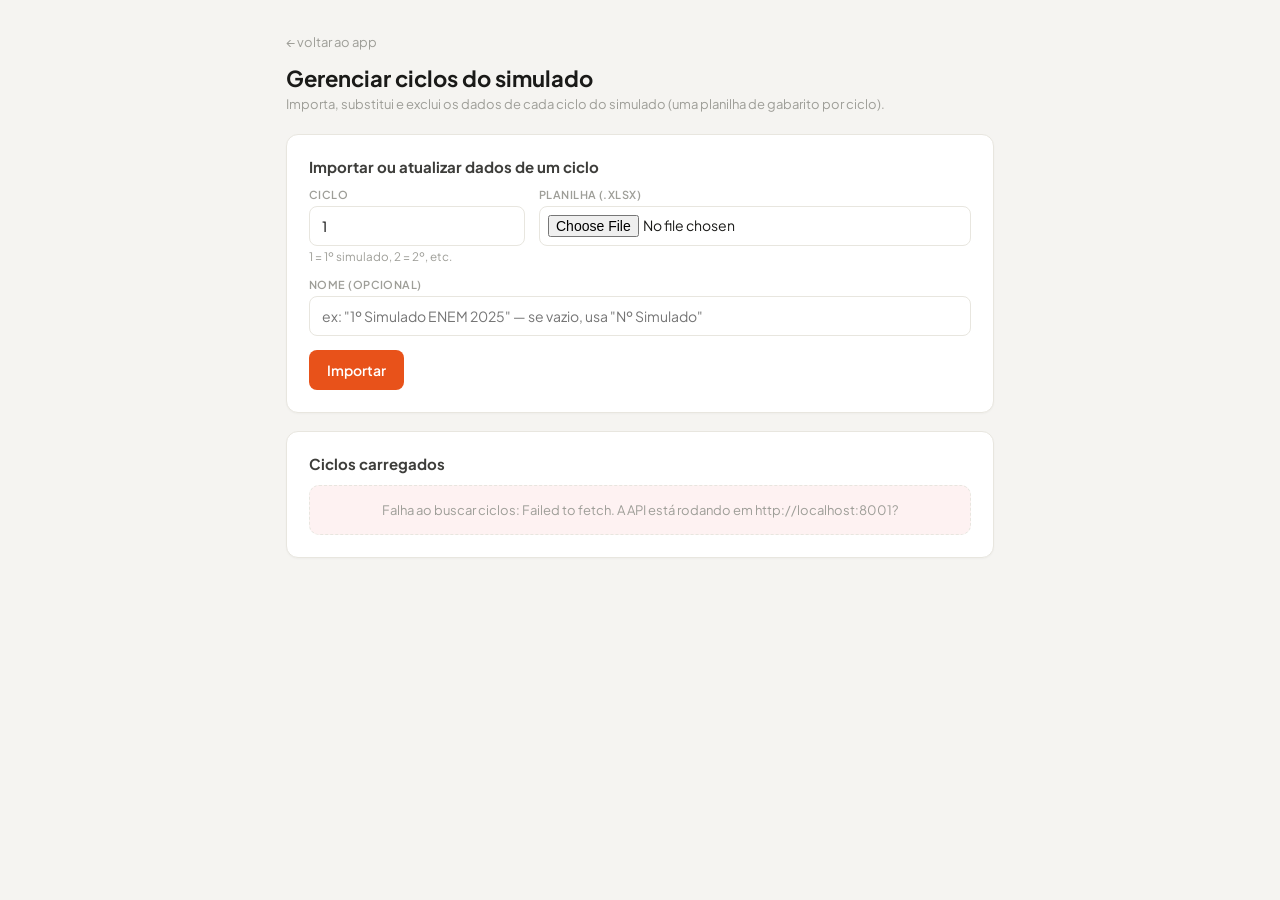
==== importar.html @ 86c500c4 "fix/backend-fase1" ====
<!doctype html>
<html lang="pt-BR">
<head>
<meta charset="utf-8"/>
<meta name="viewport" content="width=device-width,initial-scale=1"/>
<title>Importar gabarito — Arco</title>
<link href="https://fonts.googleapis.com/css2?family=Plus+Jakarta+Sans:wght@400;500;600;700&display=swap" rel="stylesheet"/>
<link rel="stylesheet" href="assets/css/tokens.css"/>
<link rel="stylesheet" href="assets/css/main.css"/>
<style>
  body { font-family:'Plus Jakarta Sans',system-ui,sans-serif; background:var(--bg, #f7f7f8); margin:0; padding:32px; color:var(--t1, #1a1a1a); }
  .wrap { max-width: 780px; margin: 0 auto; }
  h1 { font-size: 22px; font-weight: 700; margin: 0 0 4px; }
  h2 { font-size: 15px; font-weight: 700; margin: 0 0 12px; color: var(--t2, #2b2b35); }
  .sub { color: var(--t4, #6b6b78); font-size: 13px; margin-bottom: 22px; }
  .card { background:#fff; border:1px solid var(--border, #e6e6ee); border-radius:12px; padding:22px; box-shadow:0 1px 2px rgba(0,0,0,.03); margin-bottom: 18px; }
  .row { display: grid; gap: 14px; margin-bottom: 14px; }
  .row.two { grid-template-columns: 1fr 2fr; }
  label { display:block; font-size:11px; font-weight:600; text-transform:uppercase; letter-spacing:.04em; color:var(--t4,#6b6b78); margin-bottom:5px; }
  input[type=text], input[type=number], input[type=file] { width:100%; padding:10px 12px; border:1px solid var(--border,#dcdce6); border-radius:8px; font:inherit; background:#fff; box-sizing: border-box; }
  input[type=file] { padding:8px; }
  button { background:#E8521A; color:#fff; border:0; padding:11px 18px; border-radius:8px; font:600 14px 'Plus Jakarta Sans'; cursor:pointer; }
  button.secondary { background:#fff; color:#2b2b35; border:1px solid #dcdce6; }
  button.danger    { background:#fff; color:#991b1b; border:1px solid #fecaca; }
  button:disabled  { opacity:.55; cursor:not-allowed; }
  .out { margin-top: 14px; padding: 12px 14px; border-radius: 10px; font-size: 13px; line-height:1.5; white-space: pre-wrap; }
  .ok  { background:#ecfdf5; border:1px solid #a7f3d0; color:#065f46; }
  .err { background:#fef2f2; border:1px solid #fecaca; color:#991b1b; }
  .info{ background:#eff6ff; border:1px solid #bfdbfe; color:#1e40af; }
  small { color:var(--t4,#6b6b78); }
  .back { display:inline-block; margin-bottom:14px; font-size:13px; color:var(--t4); text-decoration:none; }
  .back:hover { color: #E8521A; }
  .ciclo-row { display: grid; grid-template-columns: 64px 1fr auto; gap: 14px; align-items: center; padding: 10px 12px; border:1px solid var(--border,#e6e6ee); border-radius:10px; margin-bottom: 8px; background:#fafafb; }
  .ciclo-num { font-size: 22px; font-weight: 700; color: #E8521A; text-align: center; }
  .ciclo-meta { font-size:12px; color: var(--t4,#6b6b78); }
  .ciclo-meta strong { color: var(--t2,#2b2b35); font-weight:600; }
  .ciclo-actions { display:flex; gap: 8px; }
  .ciclo-actions button { padding: 7px 12px; font-size: 12px; font-weight: 600; }
  .empty { color: var(--t4,#6b6b78); font-size: 13px; text-align: center; padding: 16px; border: 1px dashed var(--border,#e6e6ee); border-radius: 10px; }
</style>
</head>
<body>
<div class="wrap">
  <a class="back" href="index.html">← voltar ao app</a>
  <h1>Gerenciar ciclos do simulado</h1>
  <div class="sub">Importa, substitui e exclui os dados de cada ciclo do simulado (uma planilha de gabarito por ciclo).</div>

  <!-- Importar / atualizar -->
  <div class="card">
    <h2>Importar ou atualizar dados de um ciclo</h2>
    <form id="form-import">
      <div class="row two">
        <div>
          <label for="f-ciclo">Ciclo</label>
          <input id="f-ciclo" name="ciclo" type="number" min="1" max="99" value="1" required/>
          <small>1 = 1º simulado, 2 = 2º, etc.</small>
        </div>
        <div>
          <label for="f-arquivo">Planilha (.xlsx)</label>
          <input id="f-arquivo" name="arquivo" type="file" accept=".xlsx" required/>
        </div>
      </div>
      <div class="row">
        <div>
          <label for="f-nome">Nome (opcional)</label>
          <input id="f-nome" name="nome" type="text" placeholder='ex: "1º Simulado ENEM 2025" — se vazio, usa "Nº Simulado"'/>
        </div>
      </div>
      <button id="btn-go" type="submit">Importar</button>
      <small id="warn-replace" style="margin-left:12px; color:#92400e; display:none">⚠️ esse ciclo já tem dados — vai substituí-los.</small>
    </form>
    <div id="out" class="out info" style="display:none"></div>
  </div>

  <!-- Lista de ciclos -->
  <div class="card">
    <h2>Ciclos carregados</h2>
    <div id="lista">
      <div class="empty">Carregando…</div>
    </div>
  </div>
</div>

<script src="assets/js/config.js"></script>
<script>
(function () {
  const BASE = (window.ARCO && window.ARCO.API_BASE || '').replace(/\/$/, '');
  const form = document.getElementById('form-import');
  const btn  = document.getElementById('btn-go');
  const out  = document.getElementById('out');
  const lista= document.getElementById('lista');
  const cicloIn = document.getElementById('f-ciclo');
  const warn = document.getElementById('warn-replace');

  let ciclosExistentes = []; // [{chave, nome, ordem, n_questoes, criado_em, ...}]

  function show(kind, text) {
    out.style.display = 'block';
    out.className = 'out ' + kind;
    out.textContent = text;
  }
  function fmtData(iso) {
    if (!iso) return '—';
    try { return new Date(iso).toLocaleString('pt-BR', {dateStyle:'short', timeStyle:'short'}); }
    catch { return iso; }
  }
  function checaSubstituicao() {
    const ciclo = parseInt(cicloIn.value, 10);
    const existe = ciclosExistentes.some(c => c.ordem === ciclo);
    warn.style.display = existe ? '' : 'none';
  }
  cicloIn.addEventListener('input', checaSubstituicao);

  async function carregarLista() {
    lista.innerHTML = '<div class="empty">Carregando…</div>';
    try {
      const res = await fetch(`${BASE}/api/simulados`);
      if (!res.ok) throw new Error(`HTTP ${res.status}`);
      ciclosExistentes = await res.json();
    } catch (err) {
      lista.innerHTML = `<div class="empty err">Falha ao buscar ciclos: ${err.message}. A API está rodando em ${BASE}?</div>`;
      return;
    }
    if (!ciclosExistentes.length) {
      lista.innerHTML = '<div class="empty">Nenhum ciclo carregado ainda.</div>';
      checaSubstituicao();
      return;
    }
    lista.innerHTML = ciclosExistentes.map(c => `
      <div class="ciclo-row" data-ordem="${c.ordem}" data-chave="${c.chave}">
        <div class="ciclo-num">${c.ordem}º</div>
        <div>
          <div><strong>${c.nome}</strong></div>
          <div class="ciclo-meta">
            ${c.n_questoes} questões · ${c.referencia || '—'} · criado em ${fmtData(c.criado_em)}
          </div>
        </div>
        <div class="ciclo-actions">
          <button type="button" class="secondary" data-act="substituir">Substituir dados</button>
          <button type="button" class="danger"    data-act="excluir">Excluir</button>
        </div>
      </div>`).join('');
    checaSubstituicao();
  }

  lista.addEventListener('click', async (ev) => {
    const btnEl = ev.target.closest('button[data-act]');
    if (!btnEl) return;
    const row = btnEl.closest('.ciclo-row');
    const ordem = parseInt(row.dataset.ordem, 10);
    const chave = row.dataset.chave;
    const act = btnEl.dataset.act;
    if (act === 'substituir') {
      cicloIn.value = ordem;
      checaSubstituicao();
      window.scrollTo({top: 0, behavior:'smooth'});
      cicloIn.focus();
    } else if (act === 'excluir') {
      const nome = ciclosExistentes.find(c => c.chave === chave)?.nome || chave;
      if (!confirm(`Excluir o ciclo "${nome}" e TODOS os seus dados?\n\nEssa ação não pode ser desfeita.`)) return;
      btnEl.disabled = true;
      try {
        const res = await fetch(`${BASE}/api/simulados/${encodeURIComponent(chave)}`, { method: 'DELETE' });
        if (!res.ok && res.status !== 204) {
          const j = await res.json().catch(() => ({}));
          throw new Error(j.detail || `HTTP ${res.status}`);
        }
        show('ok', `Ciclo "${nome}" excluído.`);
        await carregarLista();
      } catch (err) {
        show('err', `Falha ao excluir: ${err.message}`);
      } finally {
        btnEl.disabled = false;
      }
    }
  });

  form.addEventListener('submit', async (ev) => {
    ev.preventDefault();
    btn.disabled = true; show('info', 'Enviando…');
    const fd = new FormData(form);
    try {
      const res = await fetch(`${BASE}/api/importacoes`, { method: 'POST', body: fd });
      const json = await res.json().catch(() => ({}));
      if (!res.ok) {
        show('err', `Erro ${res.status}: ${json.detail || res.statusText}`);
      } else {
        const msg = `✓ ${json.linhas} questões importadas em ${json.simulado.nome} (ciclo ${json.simulado.ordem}).\n`
                  + (json.erros && json.erros.length ? `Avisos:\n  - ${json.erros.join('\n  - ')}` : 'Sem avisos.');
        show('ok', msg);
        await carregarLista();
      }
    } catch (err) {
      show('err', `Falha na chamada: ${err.message}\n\nA API Python está rodando em ${BASE}?`);
    } finally {
      btn.disabled = false;
    }
  });

  carregarLista();
})();
</script>
</body>
</html>
---- assets/css/tokens.css ----
/* ═══════════════════════════════════════════════════════════
   ARCO EDUCAÇÃO — Design Tokens
   Preservar estes valores em todas as versões do produto.
═══════════════════════════════════════════════════════════ */
:root {
  /* Cores base */
  --navy:       #0F1F3D;
  --navy2:      #162744;
  --navy3:      #1e305a;
  --orange:     #E8521A;
  --orange2:    #F06330;
  --orange-lt:  #FEF0EB;

  /* Superfícies */
  --bg:         #F5F4F1;
  --surface:    #FFFFFF;
  --surface2:   #FAFAF8;

  /* Bordas */
  --border:     #E8E6DF;
  --border2:    #D8D5CC;

  /* Texto */
  --t1:         #1A1A18;
  --t2:         #3D3D3A;
  --t3:         #6B6B66;
  --t4:         #9E9E98;

  /* Semânticas */
  --green:      #15803D;
  --green-lt:   #DCFCE7;
  --green-dk:   #166534;
  --amber:      #B45309;
  --amber-lt:   #FEF3C7;
  --red:        #B91C1C;
  --red-lt:     #FEE2E2;
  --blue:       #1D4ED8;
  --blue-lt:    #DBEAFE;
  --blue-dk:    #1e40af;
  --teal:       #0F766E;
  --teal-lt:    #CCFBF1;

  /* Shape */
  --r:          12px;
  --rsm:        7px;

  /* Tipografia */
  --f:          'Plus Jakarta Sans', system-ui, sans-serif;

  /* Sombras */
  --shadow-sm:  0 1px 4px rgba(0,0,0,.06);
  --shadow-md:  0 3px 12px rgba(0,0,0,.09);
  --shadow-lg:  0 6px 24px rgba(0,0,0,.12);

  /* Transições */
  --ease:       cubic-bezier(.4,0,.2,1);
  --dur:        .16s;
}
---- assets/css/main.css ----
/* ═══════════════════════════════════════════════════════════
   ARCO EDUCAÇÃO — Estilos principais
   Organizado por: Reset → Layout → Sidebar → Header →
   Filtros → Tabs → Cards → KPIs → Tabelas → Badges →
   Notas → Grids → Questões → Gráficos → Alunos →
   Professores → Devolutivas → PDF → Utilitários
═══════════════════════════════════════════════════════════ */

/* ── RESET ─────────────────────────────────────────────── */
*, *::before, *::after { box-sizing: border-box; margin: 0; padding: 0; }
html { font-size: 14px; }
body {
  font-family: var(--f);
  background: var(--bg);
  color: var(--t1);
  display: flex;
  min-height: 100vh;
  -webkit-font-smoothing: antialiased;
}
::-webkit-scrollbar { width: 4px; }
::-webkit-scrollbar-thumb { background: var(--border2); border-radius: 2px; }
a { text-decoration: none; }
button { font-family: var(--f); cursor: pointer; }
select { font-family: var(--f); }

/* ── LAYOUT ─────────────────────────────────────────────── */
.main { flex: 1; min-width: 0; display: flex; flex-direction: column; overflow: hidden; }
.page { display: flex; flex: 1; flex-direction: column; overflow: hidden; }
.page.hidden { display: none; }
.hidden { display: none !important; }

/* ── SIDEBAR ────────────────────────────────────────────── */
.sidebar {
  width: 216px; min-width: 216px;
  background: var(--navy);
  display: flex; flex-direction: column;
  position: sticky; top: 0; height: 100vh;
  overflow-y: auto; z-index: 100;
}
.sb-head { padding: 22px 18px 18px; border-bottom: 1px solid rgba(255,255,255,.07); }
.sb-logo { display: flex; flex-direction: column; align-items: flex-start; margin-bottom: 12px; }
.sb-arc { display: block; width: 30px; margin-bottom: -2px; }
.sb-wordmark { font-size: 26px; font-weight: 800; color: #fff; letter-spacing: -1px; line-height: 1; }
.sb-tagline { font-size: 11px; color: rgba(255,255,255,.4); line-height: 1.55; }
.sb-nav { flex: 1; padding: 10px; display: flex; flex-direction: column; gap: 2px; }
.sb-item {
  display: flex; align-items: center; gap: 10px;
  padding: 9px 10px; border-radius: 7px;
  color: rgba(255,255,255,.45); font-size: 12.5px; font-weight: 500;
  transition: all var(--dur) var(--ease); cursor: pointer; white-space: nowrap;
}
.sb-item:hover { background: rgba(255,255,255,.06); color: rgba(255,255,255,.78); }
.sb-item.active { background: var(--orange); color: #fff; }
.sb-item svg { width: 15px; height: 15px; flex-shrink: 0; stroke-width: 2; }
.sb-slogan {
  margin: 8px 10px; padding: 11px;
  background: rgba(255,255,255,.05); border: 1px solid rgba(255,255,255,.07);
  border-radius: 8px; font-size: 11px; line-height: 1.6; color: rgba(255,255,255,.35);
}
.sb-slogan span { color: var(--orange2); font-weight: 600; }
.sb-user {
  padding: 12px; border-top: 1px solid rgba(255,255,255,.07);
  display: flex; align-items: center; gap: 9px; cursor: pointer;
}
.sb-av {
  width: 30px; height: 30px; background: rgba(255,255,255,.1);
  border-radius: 50%; display: flex; align-items: center; justify-content: center; flex-shrink: 0;
}
.sb-av svg { width: 15px; height: 15px; color: rgba(255,255,255,.6); }
.sb-uname { font-size: 12px; font-weight: 600; color: rgba(255,255,255,.75); }
.sb-urole { font-size: 10px; color: rgba(255,255,255,.3); }

/* ── PAGE HEADER ─────────────────────────────────────────── */
.ph {
  background: var(--surface); border-bottom: 1px solid var(--border);
  padding: 18px 30px 0; flex-shrink: 0;
}
.ph-top {
  display: flex; align-items: flex-start; justify-content: space-between;
  margin-bottom: 14px;
}
.ph-title { font-size: 22px; font-weight: 800; color: var(--t1); letter-spacing: -.4px; margin-bottom: 3px; }
.ph-sub { font-size: 12px; color: var(--t3); }
.ph-brand { display: flex; align-items: flex-start; gap: 14px; }
.brand-logo { display: flex; flex-direction: column; align-items: flex-start; }
.brand-arc { width: 22px; margin-bottom: -2px; }
.brand-word { font-size: 19px; font-weight: 800; color: var(--t1); letter-spacing: -.8px; line-height: 1; }
.brand-div { width: 1px; height: 34px; background: var(--border); align-self: center; }
.brand-sl { font-size: 11px; color: var(--t3); line-height: 1.55; max-width: 155px; }
.brand-sl strong { color: var(--orange); font-weight: 700; }

/* ── FILTER BAR ──────────────────────────────────────────── */
.fbar {
  display: flex; align-items: center; gap: 8px;
  padding: 11px 30px; background: var(--surface);
  border-bottom: 1px solid var(--border);
  flex-wrap: wrap; flex-shrink: 0;
}
.fsel {
  display: flex; align-items: center; gap: 6px;
  padding: 6px 10px; border: 1px solid var(--border);
  border-radius: var(--rsm); background: var(--surface);
  cursor: pointer; white-space: nowrap;
  transition: border-color var(--dur) var(--ease), box-shadow var(--dur) var(--ease);
}
.fsel:hover { border-color: var(--orange); box-shadow: 0 0 0 3px var(--orange-lt); }
.fsel:focus-within { border-color: var(--orange); box-shadow: 0 0 0 3px var(--orange-lt); }
.f-label {
  font-size: 9px; color: var(--t4); font-weight: 600;
  display: block; margin-bottom: 2px;
  text-transform: uppercase; letter-spacing: .05em;
}
.f-val { font-size: 12px; color: var(--t1); font-weight: 600; }
.f-caret { color: var(--t4); font-size: 9px; margin-left: 2px; pointer-events: none; }

/* Select dentro de fsel */
.fsel-input {
  appearance: none; -webkit-appearance: none;
  border: none; background: transparent;
  font-family: var(--f); font-size: 12px; font-weight: 600;
  color: var(--t1); cursor: pointer; outline: none; padding: 0;
  max-width: 160px;
}

.btn-exp {
  margin-left: auto; display: flex; align-items: center; gap: 6px;
  padding: 6px 12px; border: 1px solid var(--border);
  border-radius: var(--rsm); font-size: 11.5px; font-weight: 600;
  color: var(--t2); background: var(--surface);
  transition: all var(--dur) var(--ease);
}
.btn-exp:hover { border-color: var(--navy); color: var(--navy); background: var(--surface2); }
.btn-exp svg { width: 13px; height: 13px; }

/* ── TABS ─────────────────────────────────────────────────── */
.tabs { display: flex; gap: 0; flex-shrink: 0; }
.tab {
  padding: 11px 15px; font-size: 12.5px; font-weight: 600;
  color: var(--t3); cursor: pointer;
  border-bottom: 2px solid transparent; margin-bottom: -2px;
  transition: all var(--dur) var(--ease); white-space: nowrap;
}
.tab:hover { color: var(--t1); }
.tab.active { color: var(--orange); border-bottom-color: var(--orange); }

/* ── PAGE BODY ───────────────────────────────────────────── */
.pb { flex: 1; overflow-y: auto; padding: 22px 30px 44px; }
.tc { display: none; }
.tc.active { display: block; }

/* ── SELECT STANDALONE ───────────────────────────────────── */
select.sel {
  appearance: none; -webkit-appearance: none;
  padding: 6px 26px 6px 10px; border: 1px solid var(--border);
  border-radius: var(--rsm); font-size: 11.5px; font-weight: 500;
  color: var(--t1); background: var(--surface) url("data:image/svg+xml,%3Csvg xmlns='http://www.w3.org/2000/svg' width='10' height='6'%3E%3Cpath d='M0 0l5 6 5-6z' fill='%239E9E98'/%3E%3C/svg%3E") no-repeat right 8px center;
  cursor: pointer;
}
select.sel:focus { outline: none; border-color: var(--orange); box-shadow: 0 0 0 3px var(--orange-lt); }
select.sel:hover { border-color: var(--orange); }

/* ── CARDS ────────────────────────────────────────────────── */
.card {
  background: var(--surface); border: 1px solid var(--border);
  border-radius: var(--r); padding: 18px 20px;
  transition: box-shadow var(--dur) var(--ease);
}
.card:hover { box-shadow: var(--shadow-sm); }
.card-title { font-size: 14px; font-weight: 700; color: var(--t1); margin-bottom: 3px; letter-spacing: -.15px; }
.card-sub { font-size: 11px; color: var(--t4); margin-bottom: 14px; }

/* ── GRID HELPERS ─────────────────────────────────────────── */
.g1 { display: grid; gap: 12px; margin-bottom: 12px; }
.g2 { grid-template-columns: 1fr 1fr; }
.g3 { grid-template-columns: 1fr 1fr 1fr; }
.g4 { grid-template-columns: 1fr 1fr 1fr 1fr; }
.g5   { grid-template-columns: repeat(5,1fr); }
.g6   { grid-template-columns: repeat(6,1fr); }
.g-kpi { grid-template-columns: 1.45fr 1fr 1fr 1fr; }
.g21 { grid-template-columns: 2fr 1fr; }
.g31 { grid-template-columns: 3fr 1fr; }
.g12 { grid-template-columns: 1fr 2fr; }
.mt8  { margin-top:  8px; }
.mt12 { margin-top: 12px; }
.mt16 { margin-top: 16px; }
.mb2  { margin-bottom:  2px; }
.mb4  { margin-bottom:  4px; }
.mb8  { margin-bottom:  8px; }
.mb12 { margin-bottom: 12px; }
.mb16 { margin-bottom: 16px; }

/* ── KPI CARDS ────────────────────────────────────────────── */
.kpi {
  background: var(--surface); border: 1px solid var(--border);
  border-radius: var(--r); padding: 16px 18px;
  transition: box-shadow var(--dur) var(--ease), transform var(--dur) var(--ease), border-color var(--dur) var(--ease);
}
.kpi:hover { box-shadow: var(--shadow-md); transform: translateY(-2px); border-color: var(--border2); }
.kpi-label { font-size: 10.5px; color: var(--t3); font-weight: 500; margin-bottom: 7px; }
.kpi-val { font-size: 26px; font-weight: 800; color: var(--t1); line-height: 1; margin-bottom: 4px; letter-spacing: -.5px; }
.kpi-note { font-size: 10.5px; color: var(--t3); }
.kpi-note.g { color: var(--green); font-weight: 600; }
.kpi-note.r { color: var(--red); font-weight: 600; }
.kpi-note.a { color: var(--amber); font-weight: 600; }
.kpi-ico { width: 34px; height: 34px; border-radius: 50%; display: flex; align-items: center; justify-content: center; margin-bottom: 10px; }
.kpi-ico svg { width: 17px; height: 17px; }
.ico-orange { background: var(--orange-lt); color: var(--orange); }
.ico-blue   { background: var(--blue-lt);   color: var(--blue); }
.ico-amber  { background: var(--amber-lt);  color: var(--amber); }
.ico-teal   { background: var(--teal-lt);   color: var(--teal); }
.ico-green  { background: var(--green-lt);  color: var(--green); }
.ico-red    { background: var(--red-lt);    color: var(--red); }

/* ── TABLES ───────────────────────────────────────────────── */
.tbl { width: 100%; border-collapse: collapse; font-size: 12px; }
.tbl th {
  background: var(--surface2); color: var(--t4); font-size: 9.5px; font-weight: 700;
  text-transform: uppercase; letter-spacing: .05em;
  padding: 9px 11px; text-align: left; border-bottom: 2px solid var(--border);
}
.tbl td { padding: 10px 11px; border-bottom: 1px solid var(--border); color: var(--t2); vertical-align: middle; }
.tbl tr:last-child td { border-bottom: none; }
.tbl tr:hover td { background: var(--surface2); }
.tbl td.bold { font-weight: 700; color: var(--t1); }
.tbl td.mono { font-family: monospace; font-size: 11px; }

/* ── BADGES ───────────────────────────────────────────────── */
.badge { display: inline-block; padding: 2px 8px; border-radius: 20px; font-size: 10px; font-weight: 700; white-space: nowrap; }
.badge-above { background: var(--green-lt);  color: var(--green-dk); }
.badge-avg   { background: #F1F5F9;          color: #475569; }
.badge-att   { background: var(--amber-lt);  color: var(--amber); }
.badge-crit  { background: var(--red-lt);    color: var(--red); }
.badge-ok    { background: var(--teal-lt);   color: var(--teal); }

/* ── PEDAGOGICAL NOTE ─────────────────────────────────────── */
.pnote {
  display: flex; gap: 9px; padding: 12px 14px;
  border-radius: 8px; border-left: 3px solid;
}
.pnote svg { width: 15px; height: 15px; flex-shrink: 0; margin-top: 1px; }
.pnote-text { font-size: 11.5px; line-height: 1.65; }
.pnote.orange { background: var(--orange-lt); border-color: var(--orange); color: #92400E; }
.pnote.orange svg { color: var(--orange); }
.pnote.blue { background: var(--blue-lt); border-color: var(--blue); color: var(--blue-dk); }
.pnote.blue svg { color: var(--blue); }
.pnote.green { background: var(--green-lt); border-color: var(--green); color: var(--green-dk); }
.pnote.green svg { color: var(--green); }
.pnote.red { background: var(--red-lt); border-color: var(--red); color: var(--red); }
.pnote.red svg { color: var(--red); }
.pnote.amber { background: var(--amber-lt); border-color: var(--amber); color: var(--amber); }
.pnote.amber svg { color: var(--amber); }

/* ── QUESTION GRID ────────────────────────────────────────── */
.qgrid { display: grid; grid-template-columns: repeat(12,1fr); gap: 5px; }
.qcell {
  aspect-ratio: 1; border-radius: 7px;
  display: flex; flex-direction: column; align-items: center; justify-content: center;
  cursor: pointer; border: 1.5px solid transparent;
  transition: all var(--dur) var(--ease); user-select: none; min-height: 38px;
}
.qcell:hover { transform: scale(1.1); box-shadow: var(--shadow-md); z-index: 2; position: relative; }
.qcell.selected { border-color: var(--blue) !important; box-shadow: 0 0 0 2px rgba(29,78,216,.25) !important; }
.qcell.above  { background: #DCFCE7; color: var(--green-dk); }
.qcell.att    { background: #FEF3C7; color: #92400E; }
.qcell.crit   { background: #FEE2E2; color: var(--red); }
.qcell.neu    { background: #F1F0EC; color: var(--t3); }
.qcell.dimmed { background: var(--surface2); color: var(--t4); opacity: .45; }
.qnum { font-size: 9.5px; font-weight: 700; line-height: 1; }
.qalt { font-size: 9px; font-weight: 600; line-height: 1; margin-top: 1px; }
.qlegend { display: flex; align-items: center; gap: 14px; flex-wrap: wrap; margin-bottom: 12px; }
.qldot { width: 7px; height: 7px; border-radius: 50%; flex-shrink: 0; }
.qli { display: flex; align-items: center; gap: 5px; font-size: 11px; color: var(--t3); }

/* ── HORIZONTAL BARS ──────────────────────────────────────── */
.hbar-row { display: flex; align-items: center; gap: 8px; margin-bottom: 7px; }
.hbar-label { width: 14px; font-size: 11.5px; font-weight: 600; color: var(--t2); flex-shrink: 0; }
.hbar-track { flex: 1; height: 20px; background: var(--bg); border-radius: 4px; overflow: hidden; }
.hbar-fill { height: 100%; border-radius: 4px; display: flex; align-items: center; padding-left: 7px; font-size: 10px; font-weight: 600; color: #fff; transition: width .6s var(--ease); }
.hbar-pct { font-size: 11px; font-weight: 700; color: var(--t2); min-width: 30px; text-align: right; }
.hbar-fill.correct  { background: var(--green); }
.hbar-fill.dominant { background: var(--orange); }
.hbar-fill.neutral  { background: var(--t4); }

/* ── PRIORITY ITEMS ───────────────────────────────────────── */
.pi {
  display: flex; align-items: center; gap: 12px;
  padding: 11px 6px; border-bottom: 1px solid var(--border);
  cursor: pointer; transition: background var(--dur) var(--ease);
  border-radius: 6px; margin: 0 -6px;
}
.pi:hover { background: var(--bg); }
.pi:last-child { border-bottom: none; }
.pi-ico { width: 36px; height: 36px; border-radius: 9px; display: flex; align-items: center; justify-content: center; flex-shrink: 0; }
.pi-ico svg { width: 17px; height: 17px; }
.pi-name { font-size: 13px; font-weight: 700; color: var(--t1); margin-bottom: 2px; }
.pi-sub  { font-size: 11px; color: var(--t3); }
.pi-arr  { color: var(--t4); font-size: 13px; margin-left: auto; flex-shrink: 0; transition: transform var(--dur) var(--ease); }
.pi:hover .pi-arr { transform: translateX(2px); }
.pi-ico.orange { background: var(--orange-lt); color: var(--orange); }
.pi-ico.blue   { background: var(--blue-lt);   color: var(--blue); }
.pi-ico.amber  { background: var(--amber-lt);  color: var(--amber); }
.pi-ico.green  { background: var(--green-lt);  color: var(--green); }
.pi-ico.red    { background: var(--red-lt);    color: var(--red); }
.pi-ico.teal   { background: var(--teal-lt);   color: var(--teal); }

/* ── SECTION CTA ─────────────────────────────────────────── */
.section-cta {
  display: inline-flex; align-items: center;
  font-size: 12px; font-weight: 700; color: var(--orange);
  cursor: pointer; margin-top: 12px; padding-top: 12px;
  border-top: 1px solid var(--border); width: fit-content;
  transition: color var(--dur) var(--ease);
}
.section-cta::after {
  content: ' →'; display: inline-block;
  transition: transform 0.18s cubic-bezier(0.4,0,.2,1);
}
.section-cta:hover { color: var(--orange2); }
.section-cta:hover::after { transform: translateX(3px); }

/* ── INDICATORS ──────────────────────────────────────────── */
.ind-grid { display: grid; grid-template-columns: 1fr 1fr 1fr; gap: 10px; }
.ind { padding: 10px; background: var(--bg); border-radius: 7px; display: flex; flex-direction: column; gap: 3px; }
.ind-label { font-size: 9.5px; color: var(--t4); font-weight: 500; }
.ind-val { font-size: 19px; font-weight: 800; line-height: 1; }
.ind-note { font-size: 10px; font-weight: 600; }
.ig { color: var(--green); }
.ia { color: var(--amber); }
.ib { color: var(--blue); }
.ir { color: var(--red); }

/* ── QUESTION PANEL ──────────────────────────────────────── */
.qpanel {
  background: var(--surface); border: 1px solid var(--border);
  border-radius: var(--r); padding: 18px;
  display: flex; flex-direction: column; gap: 14px;
  position: sticky; top: 20px;
}
.qp-hd { display: flex; align-items: center; justify-content: space-between; }
.qp-num { font-size: 15px; font-weight: 800; color: var(--t1); }
.qp-badge { padding: 3px 9px; border-radius: 20px; font-size: 10px; font-weight: 700; }
.qp-nav { display: flex; align-items: center; gap: 6px; font-size: 10.5px; color: var(--t3); }
.qp-navbtn {
  width: 24px; height: 24px; border-radius: 5px;
  border: 1px solid var(--border); background: var(--surface);
  cursor: pointer; display: flex; align-items: center; justify-content: center;
  font-size: 13px; color: var(--t2); transition: all var(--dur) var(--ease);
}
.qp-navbtn:hover { background: var(--bg); border-color: var(--navy); color: var(--navy); }
.qf { display: grid; grid-template-columns: 1fr 1fr; gap: 9px; }
.qf-item { display: flex; flex-direction: column; gap: 2px; }
.qf-label { font-size: 9.5px; color: var(--t4); font-weight: 600; text-transform: uppercase; letter-spacing: .04em; }
.qf-val { font-size: 12.5px; font-weight: 600; color: var(--t1); }
.q-answers {
  display: flex; gap: 18px; align-items: center;
  padding: 10px 12px; background: var(--surface2);
  border-radius: 7px; border: 1px solid var(--border);
}
.qa-lbl { font-size: 10px; color: var(--t4); font-weight: 500; }
.qa-val { font-size: 14px; font-weight: 800; }
.qa-val.g { color: var(--green); }
.qa-val.o { color: var(--orange); }

/* ── ACTION BUTTONS ──────────────────────────────────────── */
.act-grid { display: grid; grid-template-columns: 1fr 1fr; gap: 8px; }
.act-btn { display: flex; align-items: center; gap: 7px; padding: 10px 13px; border-radius: 7px; font-size: 12px; font-weight: 600; transition: all var(--dur) var(--ease); border: 1px solid transparent; }
.act-btn.primary { background: var(--navy); color: #fff; }
.act-btn.primary:hover { background: var(--navy2); transform: translateY(-1px); box-shadow: var(--shadow-md); }
.act-btn.outline { background: var(--surface); color: var(--t1); border-color: var(--border); }
.act-btn.outline:hover { border-color: var(--navy); color: var(--navy); background: var(--surface2); }
.act-btn svg { width: 13px; height: 13px; flex-shrink: 0; }

/* ── SIGNAL CARDS ────────────────────────────────────────── */
.sig-grid { display: grid; grid-template-columns: repeat(4,1fr); gap: 10px; }
.sig { padding: 14px; background: var(--surface); border: 1px solid var(--border); border-radius: 8px; transition: all var(--dur) var(--ease); }
.sig:hover { box-shadow: var(--shadow-sm); transform: translateY(-1px); }
.sig-ico { width: 26px; height: 26px; border-radius: 6px; display: flex; align-items: center; justify-content: center; margin-bottom: 7px; }
.sig-ico svg { width: 13px; height: 13px; }
.sig-ico.r { background: var(--red-lt);    color: var(--red); }
.sig-ico.a { background: var(--amber-lt);  color: var(--amber); }
.sig-ico.o { background: var(--orange-lt); color: var(--orange); }
.sig-ico.b { background: var(--blue-lt);   color: var(--blue); }
.sig-ico.g { background: var(--green-lt);  color: var(--green); }
.sig-num  { font-size: 22px; font-weight: 800; color: var(--t1); line-height: 1; margin-bottom: 4px; }
.sig-desc { font-size: 10.5px; color: var(--t3); line-height: 1.5; margin-bottom: 8px; }
.sig-link { font-size: 11px; font-weight: 700; color: var(--orange); cursor: pointer; }

/* ── EVO CARDS ───────────────────────────────────────────── */
.evo-cards { display: grid; grid-template-columns: repeat(3,1fr); gap: 12px; margin-bottom: 16px; }
.evo-card { background: var(--surface); border: 1px solid var(--border); border-radius: var(--r); padding: 14px 16px; transition: box-shadow var(--dur); }
.evo-card:hover { box-shadow: var(--shadow-sm); }
.evo-label { font-size: 10.5px; color: var(--t3); margin-bottom: 5px; }
.evo-val   { font-size: 20px; font-weight: 800; line-height: 1; margin-bottom: 3px; }
.evo-note  { font-size: 10px; color: var(--t4); }

/* ── FOOTER ──────────────────────────────────────────────── */
.footer {
  background: var(--surface); border-top: 1px solid var(--border);
  padding: 11px 30px; display: flex; align-items: center; justify-content: space-between; flex-shrink: 0;
}
.footer-l { display: flex; align-items: center; gap: 7px; font-size: 10.5px; color: var(--t4); }
.footer-l svg { width: 12px; height: 12px; }
.footer-r { font-size: 10.5px; color: var(--t4); }

/* ── PDF PREVIEW ─────────────────────────────────────────── */
.pdf-grid { display: grid; grid-template-columns: repeat(4,1fr); gap: 12px; margin-top: 14px; }
.pdf-pg {
  background: var(--surface2); border: 1px solid var(--border);
  border-radius: 7px; padding: 14px; cursor: pointer;
  transition: all .18s var(--ease); position: relative;
}
.pdf-pg:hover { border-color: var(--orange); box-shadow: var(--shadow-md); transform: translateY(-2px); }
.pdf-pg-num { position: absolute; top: 8px; right: 8px; font-size: 9px; font-weight: 700; color: var(--t4); }
.pdf-pg-icon { margin-bottom: 8px; color: var(--t3); }
.pdf-pg-icon svg { width: 20px; height: 20px; }
.pdf-pg-title { font-size: 10.5px; font-weight: 700; color: var(--t1); margin-bottom: 6px; }
.pdf-pg-lines { display: flex; flex-direction: column; gap: 4px; }
.pdf-line { height: 6px; background: var(--border); border-radius: 3px; }
.pdf-line.short { width: 60%; }
.pdf-line.med   { width: 80%; }

/* ── HISTORY ITEMS ───────────────────────────────────────── */
.hist-item { display: flex; align-items: center; gap: 12px; padding: 12px 0; border-bottom: 1px solid var(--border); }
.hist-item:last-child { border-bottom: none; }
.hist-icon { width: 34px; height: 34px; border-radius: 9px; background: var(--orange-lt); color: var(--orange); display: flex; align-items: center; justify-content: center; flex-shrink: 0; }
.hist-icon svg { width: 16px; height: 16px; }
.hist-title { font-size: 12.5px; font-weight: 700; color: var(--t1); margin-bottom: 2px; }
.hist-meta  { font-size: 10.5px; color: var(--t3); }
.hist-badge { margin-left: auto; padding: 3px 8px; border-radius: 20px; font-size: 10px; font-weight: 700; background: var(--green-lt); color: var(--green-dk); white-space: nowrap; }

/* ── ALUNO PROFILE ───────────────────────────────────────── */
.aluno-hero {
  background: linear-gradient(135deg, var(--navy), var(--navy3));
  border-radius: var(--r); padding: 22px 26px; color: #fff;
  margin-bottom: 14px; display: flex; align-items: center; gap: 20px;
}
.aluno-av { width: 52px; height: 52px; border-radius: 50%; background: rgba(255,255,255,.12); display: flex; align-items: center; justify-content: center; font-size: 20px; font-weight: 800; flex-shrink: 0; }
.aluno-name { font-size: 17px; font-weight: 800; margin-bottom: 3px; }
.aluno-meta { font-size: 11.5px; opacity: .65; }
.aluno-kpis { margin-left: auto; display: flex; gap: 24px; }
.aluno-kpi-val { font-size: 22px; font-weight: 800; line-height: 1; }
.aluno-kpi-lbl { font-size: 10px; opacity: .5; text-transform: uppercase; letter-spacing: .05em; }

/* ── RADAR BARS ──────────────────────────────────────────── */
.radar-row { display: flex; align-items: center; gap: 10px; margin-bottom: 9px; }
.radar-label { width: 120px; font-size: 11.5px; color: var(--t2); flex-shrink: 0; white-space: nowrap; overflow: hidden; text-overflow: ellipsis; }
.radar-track { flex: 1; height: 14px; background: var(--bg); border-radius: 3px; overflow: hidden; position: relative; }
.radar-fill-a { height: 100%; border-radius: 3px; background: var(--orange); opacity: .85; position: absolute; top: 0; left: 0; transition: width .6s var(--ease); }
.radar-fill-b { height: 100%; border-radius: 3px; background: #94A3B8; opacity: .55; position: absolute; top: 0; left: 0; transition: width .6s var(--ease); }
.radar-val { font-size: 11px; font-weight: 700; color: var(--t2); min-width: 32px; text-align: right; }

/* ── INSIGHT HERO ─────────────────────────────────────────── */
.insight-hero {
  background: linear-gradient(135deg, var(--navy), var(--navy2));
  border-radius: var(--r); padding: 18px 22px; color: #fff;
  position: relative; overflow: hidden;
}
.insight-hero::before {
  content: ''; position: absolute; top: -50px; right: -50px;
  width: 160px; height: 160px;
  background: radial-gradient(circle, rgba(232,82,26,.18), transparent 70%);
  border-radius: 50%;
}
.ih-label { font-size: 9.5px; font-weight: 700; letter-spacing: .1em; text-transform: uppercase; color: rgba(255,255,255,.4); margin-bottom: 8px; }
.ih-text { font-size: 13px; line-height: 1.7; opacity: .88; position: relative; }
.ih-text strong { color: rgba(255,255,255,.95); font-weight: 700; }

/* ── COMP TABLE COLORS ───────────────────────────────────── */
.diff-pos { color: var(--green); font-weight: 700; }
.diff-neg { color: var(--red);   font-weight: 700; }
.diff-neu { color: var(--t3); }
.tag-att  { color: var(--amber); font-weight: 700; }

/* ── RANK ─────────────────────────────────────────────────── */
.rpos { font-size: 13px; font-weight: 800; color: var(--navy); }
.rvar { display: flex; align-items: center; gap: 3px; font-size: 11.5px; font-weight: 700; }
.rvar.up   { color: var(--green); }
.rvar.down { color: var(--red); }
.rvar.same { color: var(--t4); }
.rmove { display: flex; align-items: center; gap: 3px; font-size: 11px; font-weight: 700; }
.rmove.up   { color: var(--green); }
.rmove.down { color: var(--red); }
.rmove.same { color: var(--t4); }

/* ── HIGHLIGHT BOXES ─────────────────────────────────────── */
.hl-grid { display: grid; grid-template-columns: 1fr 1fr 1fr; gap: 10px; }
.hl-box { padding: 12px; border-radius: 8px; border: 1px solid; transition: box-shadow var(--dur); }
.hl-box:hover { box-shadow: var(--shadow-sm); }
.hl-box.g { background: var(--green-lt); border-color: rgba(21,128,61,.2); }
.hl-box.o { background: var(--orange-lt); border-color: rgba(232,82,26,.15); }
.hl-box.r { background: var(--red-lt); border-color: rgba(185,28,28,.2); }
.hl-lbl { font-size: 9.5px; font-weight: 700; text-transform: uppercase; letter-spacing: .05em; margin-bottom: 5px; }
.hl-box.g .hl-lbl { color: var(--green); }
.hl-box.o .hl-lbl { color: var(--orange); }
.hl-box.r .hl-lbl { color: var(--red); }
.hl-name { font-size: 14px; font-weight: 800; color: var(--t1); }
.hl-sub  { font-size: 10.5px; color: var(--t3); margin-top: 2px; }

/* ── QUALITY TAGS ─────────────────────────────────────────── */
.q-quality { display: flex; flex-wrap: wrap; gap: 5px; }
.qt { padding: 3px 9px; border-radius: 20px; font-size: 10.5px; font-weight: 600; border: 1px solid; }
.qt.navy   { background: var(--navy);     color: #fff;            border-color: var(--navy); }
.qt.orange { background: var(--orange-lt); color: var(--orange);  border-color: rgba(232,82,26,.2); }
.qt.green  { background: var(--green-lt); color: var(--green-dk); border-color: rgba(21,128,61,.2); }
.qt.red    { background: var(--red-lt);   color: var(--red);      border-color: rgba(185,28,28,.2); }
.qt.amber  { background: var(--amber-lt); color: var(--amber);    border-color: rgba(180,83,9,.2); }
.qt.blue   { background: var(--blue-lt);  color: var(--blue-dk);  border-color: rgba(29,78,216,.2); }

/* ── PROFESSOR QUESTION LIST ─────────────────────────────── */
.pq-item {
  display: flex; align-items: center; gap: 12px;
  padding: 11px 10px; border-radius: 8px; cursor: pointer;
  transition: all var(--dur) var(--ease); border: 1px solid transparent;
}
.pq-item:hover { background: var(--surface2); border-color: var(--border); }
.pq-item.selected { background: var(--blue-lt); border-color: var(--blue); }
.pq-num { width: 30px; height: 30px; border-radius: 7px; display: flex; align-items: center; justify-content: center; font-size: 11px; font-weight: 800; flex-shrink: 0; }

/* ── DEVOLUTIVA TYPE CARDS ───────────────────────────────── */
.dev-type-grid { display: grid; grid-template-columns: 1fr 1fr 1fr; gap: 10px; margin-bottom: 16px; }
.dev-type-card {
  background: var(--surface); border: 2px solid var(--border);
  border-radius: var(--r); padding: 16px; cursor: pointer;
  transition: all .18s var(--ease); text-align: center;
}
.dev-type-card:hover { border-color: var(--orange); box-shadow: var(--shadow-sm); }
.dev-type-card.sel  { border-color: var(--orange); background: var(--orange-lt); }
.dev-type-card.sel .dtc-name { color: var(--orange); }
.dtc-ico  { margin-bottom: 8px; display: flex; justify-content: center; color: var(--t3); }
.dtc-ico svg { width: 24px; height: 24px; }
.dev-type-card.sel .dtc-ico { color: var(--orange); }
.dtc-name { font-size: 12.5px; font-weight: 700; color: var(--t1); margin-bottom: 3px; }
.dtc-desc { font-size: 10.5px; color: var(--t3); line-height: 1.4; }

/* ── PROGRESS ─────────────────────────────────────────────── */
.progress-bar { height: 6px; background: var(--border); border-radius: 3px; overflow: hidden; margin-top: 10px; }
.progress-fill { height: 100%; background: var(--orange); border-radius: 3px; transition: width .8s var(--ease); }

/* ── SEARCH INPUT ─────────────────────────────────────────── */
.search-input {
  padding: 6px 10px; border: 1px solid var(--border);
  border-radius: var(--rsm); font-size: 11.5px;
  font-family: var(--f); color: var(--t1); outline: none;
  min-width: 180px; transition: border-color var(--dur);
}
.search-input:focus { border-color: var(--orange); box-shadow: 0 0 0 3px var(--orange-lt); }
.search-input::placeholder { color: var(--t4); }

/* ── PARTICIPATION RANK ──────────────────────────────────── */
.part-row {
  display: flex; align-items: center; gap: 12px;
  padding: 10px 0; border-bottom: 1px solid var(--border);
}
.part-row:last-child { border-bottom: none; }
.part-bar-track { flex: 1; height: 8px; background: var(--bg); border-radius: 4px; overflow: hidden; }
.part-bar-fill { height: 100%; border-radius: 4px; background: var(--orange); transition: width .6s var(--ease); }
.part-bar-fill.high { background: var(--green); }
.part-bar-fill.low  { background: var(--amber); }
.part-bar-fill.crit { background: var(--red); }

/* ── QUESTION CELL DOT (nova grade) ─────────────────────── */
.qcell-num { font-size: 9.5px; font-weight: 700; line-height: 1; }
.qcell-dot {
  width: 6px; height: 6px; border-radius: 50%; margin-top: 2px; flex-shrink: 0;
}
.qcell-dot.green  { background: var(--green); }
.qcell-dot.blue   { background: var(--blue); }
.qcell-dot.amber  { background: var(--amber); }
.qcell-dot.red    { background: var(--red); }
.qcell-dot.orange { background: var(--orange); }
.qcell.active { border-color: var(--orange) !important; box-shadow: 0 0 0 2px var(--orange-lt) !important; }

/* ── INFERÊNCIA PANEL ────────────────────────────────────── */
.infer-panel {
  padding: 12px 14px; border-radius: 8px; border-left: 3px solid;
}
.infer-titulo { font-size: 12px; font-weight: 700; margin-bottom: 5px; }
.infer-texto  { font-size: 11px; line-height: 1.65; }
.infer-panel.green  { background: var(--green-lt);  border-color: var(--green);  color: var(--green-dk); }
.infer-panel.blue   { background: var(--blue-lt);   border-color: var(--blue);   color: var(--blue-dk); }
.infer-panel.amber  { background: var(--amber-lt);  border-color: var(--amber);  color: var(--amber); }
.infer-panel.red    { background: var(--red-lt);    border-color: var(--red);    color: var(--red); }
.infer-panel.orange { background: var(--orange-lt); border-color: var(--orange); color: #92400E; }

.infer-badge {
  display: inline-block; padding: 3px 10px; border-radius: 20px;
  font-size: 10px; font-weight: 700; text-transform: uppercase; letter-spacing: .04em;
  margin-bottom: 10px;
}
.infer-badge.green  { background: var(--green-lt);  color: var(--green-dk); }
.infer-badge.blue   { background: var(--blue-lt);   color: var(--blue-dk); }
.infer-badge.amber  { background: var(--amber-lt);  color: var(--amber); }
.infer-badge.red    { background: var(--red-lt);    color: var(--red); }
.infer-badge.orange { background: var(--orange-lt); color: var(--orange); }

/* ── MODAL ───────────────────────────────────────────────── */
.modal-overlay {
  position: fixed; inset: 0; background: rgba(15,31,61,.55);
  display: flex; align-items: center; justify-content: center;
  z-index: 500; backdrop-filter: blur(2px);
}
.modal-box {
  background: var(--surface); border-radius: var(--r);
  width: 520px; max-width: calc(100vw - 40px);
  box-shadow: var(--shadow-lg); overflow: hidden;
  animation: modalIn .18s var(--ease);
}
@keyframes modalIn {
  from { opacity: 0; transform: translateY(-12px) scale(.97); }
  to   { opacity: 1; transform: translateY(0) scale(1); }
}
.modal-header {
  display: flex; align-items: flex-start; justify-content: space-between;
  padding: 20px 22px 16px; border-bottom: 1px solid var(--border);
}
.modal-questao { font-size: 10px; font-weight: 700; color: var(--t4); text-transform: uppercase; letter-spacing: .06em; margin-bottom: 4px; }
.modal-titulo  { font-size: 16px; font-weight: 800; color: var(--t1); }
.modal-close {
  width: 28px; height: 28px; border-radius: 6px; border: 1px solid var(--border);
  background: var(--surface); cursor: pointer;
  display: flex; align-items: center; justify-content: center;
  color: var(--t3); transition: all var(--dur) var(--ease); flex-shrink: 0;
}
.modal-close:hover { background: var(--bg); color: var(--t1); border-color: var(--border2); }
.modal-body { padding: 20px 22px 22px; }
.modal-texto { font-size: 13px; line-height: 1.7; color: var(--t2); }

/* ── PROFESSORES — nova página ───────────────────────────── */
.prof-filtros-wrap { display:flex; gap:8px; align-items:flex-start; flex-wrap:wrap; }

/* Hero */
.prof-hero { display:flex; align-items:flex-start; gap:18px; }
.prof-av {
  width:56px; height:56px; border-radius:50%;
  background: linear-gradient(135deg, var(--navy), var(--navy3));
  color:#fff; display:flex; align-items:center; justify-content:center;
  font-size:18px; font-weight:800; flex-shrink:0; letter-spacing:-0.5px;
}
.prof-hero-body { flex:1; min-width:0; }
.prof-nome { font-size:18px; font-weight:800; color:var(--t1); line-height:1.2; }
.prof-chips { display:flex; flex-wrap:wrap; gap:6px; margin-top:7px; }
.prof-chip {
  display:inline-flex; align-items:center; padding:3px 10px; border-radius:99px;
  font-size:10.5px; font-weight:600; background:var(--surface2); color:var(--t2); border:1px solid var(--border);
}
.prof-chip-sim { background:var(--navy); color:#fff; border-color:transparent; }
.prof-hero-foot { display:flex; align-items:center; gap:10px; margin-top:9px; flex-wrap:wrap; }
.prof-tend-tag { font-size:11px; color:var(--t3); font-weight:600; }

/* Qualidade badge */
.prof-qual-badge {
  display:inline-block; padding:4px 12px; border-radius:99px;
  font-size:11px; font-weight:800; white-space:nowrap;
}
.pq-excelente { background:#DCFCE7; color:#15803D; }
.pq-boa       { background:#DBEAFE; color:#1D4ED8; }
.pq-atencao   { background:#FEF9C3; color:#A16207; }
.pq-critica   { background:#FEE2E2; color:#B91C1C; }
.pq-revisao   { background:#FEE2E2; color:#B91C1C; }
.pq-excelente-txt { color:#15803D; font-size:11px; font-weight:700; }
.pq-boa-txt       { color:#1D4ED8; font-size:11px; font-weight:700; }
.pq-atencao-txt   { color:#A16207; font-size:11px; font-weight:700; }
.pq-critica-txt   { color:#B91C1C; font-size:11px; font-weight:700; }
.pq-revisao-txt   { color:#B91C1C; font-size:11px; font-weight:700; }

/* Diagnóstico */
.prof-diag-grid { display:flex; gap:0; }
.prof-diag-sep { width:1px; background:var(--border); margin:0 16px; flex-shrink:0; }
.prof-diag-mini { flex:1; }
.prof-dm-label { font-size:10px; font-weight:700; color:var(--t3); text-transform:uppercase; letter-spacing:.06em; margin-bottom:10px; }
.prof-dm-big { font-size:28px; font-weight:800; color:var(--t1); line-height:1; }
.prof-dm-status { font-size:11px; font-weight:700; margin-top:4px; }
.prof-dm-micro { font-size:10.5px; color:var(--t3); margin-top:6px; line-height:1.5; }
.prof-dm-bars { display:flex; flex-direction:column; gap:6px; }
.prof-dm-bar-row { display:flex; align-items:center; gap:8px; }
.prof-dm-bar-lbl { flex:0 0 62px; font-size:10.5px; color:var(--t2); font-weight:600; }
.prof-dm-bar-wrap { flex:1; height:6px; background:var(--border); border-radius:99px; overflow:hidden; }
.prof-dm-bar { height:100%; border-radius:99px; min-width:2px; transition:width .5s ease; }
.prof-dm-bar.pq-excelente { background:#16a34a; }
.prof-dm-bar.pq-boa       { background:#2563eb; }
.prof-dm-bar.pq-atencao   { background:#ca8a04; }
.prof-dm-bar.pq-critica   { background:#dc2626; }
.prof-dm-bar.pq-revisao   { background:#dc2626; }
.prof-dm-bar-val { flex:0 0 20px; font-size:10.5px; font-weight:700; color:var(--t2); text-align:right; }

/* Sinais */
.prof-sinais-list { display:flex; flex-direction:column; gap:8px; }
.prof-sinal { display:flex; align-items:flex-start; gap:8px; font-size:11.5px; color:var(--t2); padding:8px 10px; border-radius:7px; }
.prof-sinal-ok   { background:rgba(22,163,74,.06); }
.prof-sinal-warn { background:rgba(202,138,4,.06); }
.prof-sinal-info { background:rgba(37,99,235,.06); }
.prof-sinal-ico { flex-shrink:0; font-size:12px; }

/* Recomendação */
.prof-rec-body { display:flex; flex-direction:column; gap:0; }
.prof-rec-row { display:flex; flex-direction:column; padding:8px 0; border-bottom:1px solid var(--border); }
.prof-rec-row:last-of-type { border-bottom:none; }
.prof-rec-lbl { font-size:9.5px; color:var(--t3); font-weight:700; text-transform:uppercase; letter-spacing:.06em; }
.prof-rec-val { font-size:13px; font-weight:700; color:var(--t1); margin-top:3px; }
.prof-rec-obs { font-size:11px; color:var(--t3); margin-top:10px; font-style:italic; line-height:1.5; }

/* Layout questões */
.prof-q-layout { display:grid; grid-template-columns:320px 1fr; gap:12px; }
.prof-q-lista { display:flex; flex-direction:column; gap:8px; }
.prof-q-item {
  background:var(--surface); border:1.5px solid var(--border); border-radius:10px;
  padding:12px 14px; cursor:pointer; transition:border-color var(--dur) var(--ease), background var(--dur) var(--ease);
}
.prof-q-item:hover { background:var(--bg); border-color:var(--border2); }
.prof-q-item-sel { background:var(--bg); border-color:var(--navy); }
.prof-q-item-head { display:flex; align-items:center; justify-content:space-between; margin-bottom:5px; }
.prof-q-num { font-size:10px; font-weight:700; color:var(--t3); text-transform:uppercase; letter-spacing:.05em; }
.prof-q-badge { display:inline-block; padding:2px 8px; border-radius:99px; font-size:9.5px; font-weight:700; }
.prof-q-comp { font-size:11.5px; font-weight:700; color:var(--t1); }
.prof-q-assunto { font-size:11px; color:var(--t2); margin-top:2px; line-height:1.45; }
.prof-q-meta { font-size:10.5px; color:var(--t4); margin-top:5px; }
.prof-q-empty { font-size:13px; color:var(--t3); padding:24px; text-align:center; }

/* Detalhe questão */
.prof-q-detalhe { overflow-y:auto; }
.prof-q-detalhe-empty { font-size:13px; color:var(--t3); padding:48px 24px; text-align:center; }
.prof-det-head { display:flex; align-items:flex-start; justify-content:space-between; margin-bottom:10px; }
.prof-det-num { font-size:10px; font-weight:700; color:var(--t3); text-transform:uppercase; letter-spacing:.06em; }
.prof-det-comp { font-size:16px; font-weight:800; color:var(--t1); margin-top:2px; }
.prof-det-assunto { font-size:12.5px; color:var(--t2); line-height:1.5; margin-bottom:10px; }
.prof-det-meta { margin-bottom:14px; }
.prof-det-diff {
  display:inline-block; padding:3px 10px; border-radius:99px;
  font-size:10.5px; font-weight:700; background:var(--surface2); color:var(--t2); border:1px solid var(--border);
}
.prof-det-kpis { display:flex; gap:0; margin-bottom:16px; background:var(--surface2); border-radius:10px; overflow:hidden; }
.prof-det-kpi { flex:1; padding:12px 10px; text-align:center; border-right:1px solid var(--border); }
.prof-det-kpi:last-child { border-right:none; }
.prof-det-kpi-val { font-size:17px; font-weight:800; color:var(--t1); }
.prof-det-kpi-lbl { font-size:9.5px; color:var(--t3); font-weight:600; margin-top:3px; text-transform:uppercase; letter-spacing:.04em; }
.prof-det-section-lbl { font-size:10px; font-weight:700; color:var(--t3); text-transform:uppercase; letter-spacing:.08em; margin-bottom:8px; }
.prof-det-checklist { display:flex; flex-direction:column; gap:7px; }
.prof-det-check { display:flex; align-items:flex-start; gap:8px; font-size:11.5px; color:var(--t2); }
.prof-det-check-ico { flex-shrink:0; font-size:12px; }

/* Gabarito distribution */
.prof-gab-lista { display:flex; flex-direction:column; gap:5px; }
.prof-gab-row { display:flex; align-items:center; gap:8px; }
.prof-gab-alt { flex:0 0 16px; font-size:11px; font-weight:800; color:var(--t2); }
.prof-gab-bar-wrap { flex:1; height:10px; background:var(--border); border-radius:99px; overflow:hidden; }
.prof-gab-bar { height:100%; border-radius:99px; min-width:2px; transition:width .4s ease; }
.prof-gab-bar-correct { background:#16a34a; }
.prof-gab-bar-dom     { background:#f59e0b; }
.prof-gab-bar-other   { background:#94a3b8; }
.prof-gab-pct { flex:0 0 32px; font-size:10px; font-weight:700; color:var(--t3); text-align:right; }
.prof-gab-tag     { font-size:9px; font-weight:700; color:#15803D; background:#DCFCE7; padding:1px 6px; border-radius:99px; flex-shrink:0; }
.prof-gab-tag-dom { font-size:9px; font-weight:700; color:#92400e; background:#FEF3C7; padding:1px 6px; border-radius:99px; flex-shrink:0; }

/* Diagnóstico técnico */
.prof-det-tecnico { display:flex; flex-direction:column; gap:0; background:var(--surface2); border-radius:8px; overflow:hidden; }
.prof-det-tec-row { display:flex; align-items:flex-start; gap:10px; padding:9px 12px; border-bottom:1px solid var(--border); font-size:11px; color:var(--t2); line-height:1.5; }
.prof-det-tec-row:last-child { border-bottom:none; }
.prof-det-tec-lbl { flex:0 0 72px; font-size:9.5px; font-weight:700; color:var(--t3); text-transform:uppercase; letter-spacing:.04em; padding-top:2px; }

/* Action buttons */
.prof-det-actions { display:flex; gap:8px; margin-top:14px; }
.prof-act-btn {
  flex:1; padding:9px 14px; border-radius:8px; font-size:11.5px; font-weight:700;
  background:var(--surface2); color:var(--t2); border:1.5px solid var(--border);
  cursor:pointer; transition:border-color var(--dur) var(--ease), background var(--dur) var(--ease);
}
.prof-act-btn:hover { background:var(--bg); border-color:var(--border2); }

/* Status filter tags (Tab 2) */
.prof-q-filtros { display:flex; align-items:center; gap:8px; flex-wrap:wrap; }
.prof-q-filtro-lbl { font-size:10px; font-weight:700; color:var(--t3); text-transform:uppercase; letter-spacing:.06em; }
.prof-q-ftag {
  padding:4px 12px; border-radius:99px; font-size:11px; font-weight:600;
  background:var(--surface2); color:var(--t3); border:1.5px solid var(--border);
  cursor:pointer; transition:all var(--dur) var(--ease);
}
.prof-q-ftag.active, .prof-q-ftag:hover { background:var(--navy); color:#fff; border-color:transparent; }

/* Leitura técnica blocos (Tabs 1 & 3) */
.prof-leitura-blocos { display:flex; flex-direction:column; gap:0; }
.prof-leitura-bloco { padding:10px 0; border-bottom:1px solid var(--border); }
.prof-leitura-bloco:last-child { border-bottom:none; }
.prof-leitura-label { font-size:9.5px; font-weight:700; color:var(--t3); text-transform:uppercase; letter-spacing:.07em; margin-bottom:5px; }
.prof-leitura-texto { font-size:12px; color:var(--t2); line-height:1.6; }

/* Mapa da frente — zona tags (Tab 1) */
.prof-mapa-zonas { display:flex; flex-wrap:wrap; gap:6px; }
.prof-zona-tag { font-size:10px; font-weight:600; padding:3px 9px; border-radius:99px; }
.pz-warn { background:rgba(202,138,4,.10); color:#92400e; }
.pz-ok   { background:rgba(22,163,74,.10);  color:#166534; }

/* Scatter legenda (Tab 2) */
.prof-scatter-legenda { display:flex; flex-direction:column; gap:4px; }
.prof-sc-leg { font-size:10.5px; color:var(--t3); line-height:1.5; }

/* Chart note (Tab 3) */
.prof-chart-note { font-size:10.5px; color:var(--t3); line-height:1.5; }

/* Distratores table (Tab 2) */
.prof-dist-table { display:flex; flex-direction:column; gap:0; }
.prof-dist-head { display:grid; grid-template-columns:70px 1fr 56px 60px 36px 1fr; gap:8px; padding:6px 8px; font-size:9px; font-weight:700; color:var(--t4); text-transform:uppercase; letter-spacing:.06em; border-bottom:1px solid var(--border); }
.prof-dist-row  { display:grid; grid-template-columns:70px 1fr 56px 60px 36px 1fr; gap:8px; padding:8px 8px; font-size:11px; color:var(--t2); border-bottom:1px solid var(--border); }
.prof-dist-row:last-child { border-bottom:none; }
.prof-dist-row:hover { background:var(--surface2); }

/* Impacto lista (Tab 3) */
.prof-impacto-lista { display:flex; flex-direction:column; gap:10px; }
.prof-impacto-item { padding:12px; background:var(--surface2); border-radius:9px; border:1px solid var(--border); transition:border-color var(--dur) var(--ease); }
.prof-impacto-item:hover { border-color:var(--border2); }
.prof-impacto-head { display:flex; align-items:center; justify-content:space-between; margin-bottom:4px; }

/* ── PROFESSORES v2 — novos componentes ─────────────────── */

/* Export button */
.btn-export {
  display:inline-flex; align-items:center; gap:6px;
  padding:6px 14px; border-radius:8px; font-size:11px; font-weight:700;
  background:var(--navy); color:#fff; border:none; cursor:pointer;
  transition:opacity .15s ease; white-space:nowrap;
}
.btn-export:hover { opacity:.85; }

/* Hero v2 */
.prof-hero-v2 { padding:20px 22px !important; }
.prof-av2 {
  width:52px; height:52px; border-radius:14px;
  background: linear-gradient(135deg, var(--navy), var(--navy3));
  color:#fff; display:flex; align-items:center; justify-content:center;
  font-size:19px; font-weight:800; flex-shrink:0; letter-spacing:-0.5px;
}
.prof-hero2-layout { display:flex; align-items:flex-start; gap:16px; }
.prof-hero2-body { flex:1; min-width:0; }
.prof-hero2-name { font-size:20px; font-weight:800; color:var(--t1); line-height:1.1; }
.prof-hero2-disc { font-size:12px; color:var(--t3); font-weight:600; margin-top:3px; }
.prof-hero2-frase { font-size:12.5px; color:var(--t2); line-height:1.55; margin-top:10px; font-style:italic; }
.prof-hero2-bar {
  height:5px; border-radius:99px; margin-top:12px;
  background: linear-gradient(90deg, #16a34a 0%, #22c55e 50%, #f59e0b 75%, #ef4444 100%);
  opacity:.25;
}
.prof-hero2-bar-fill {
  height:5px; border-radius:99px; margin-top:12px; position:relative;
}
.prof-status-frente {
  display:inline-flex; align-items:center; gap:6px;
  padding:4px 12px; border-radius:99px; font-size:11px; font-weight:800; margin-top:8px;
}
.pf-excelente { background:#DCFCE7; color:#15803D; }
.pf-boa       { background:#DBEAFE; color:#1D4ED8; }
.pf-atencao   { background:#FEF9C3; color:#A16207; }
.pf-revisao   { background:#FEE2E2; color:#B91C1C; }

/* Leitura executiva */
.prof-leitura-exec-grid { display:grid; grid-template-columns:1fr 1px 1fr 1px 1fr; gap:16px; }
.plg-col { display:flex; flex-direction:column; gap:6px; }
.plg-sep { background:var(--border); }
.plg-label { font-size:9.5px; font-weight:700; color:var(--t3); text-transform:uppercase; letter-spacing:.07em; }
.plg-text { font-size:12px; color:var(--t2); line-height:1.6; }

/* Mapa diagnóstico v2 header */
.prof-mapa-hd { display:flex; align-items:center; justify-content:space-between; flex-wrap:wrap; gap:8px; margin-bottom:10px; }
.prof-mapa-legend2 { display:flex; flex-wrap:wrap; gap:6px; }
.pmleg {
  display:inline-flex; align-items:center; font-size:10px; font-weight:600;
  padding:2px 9px; border-radius:99px; gap:4px;
}
.pmleg::before { content:''; width:7px; height:7px; border-radius:50%; display:inline-block; }
.pmleg-ideal::before { background:#16a34a; }
.pmleg-dif::before   { background:#f59e0b; }
.pmleg-info::before  { background:#94a3b8; }
.pmleg-rev::before   { background:#ef4444; }
.pmleg-ideal { background:rgba(22,163,74,.08);  color:#166534; }
.pmleg-dif   { background:rgba(245,158,11,.08); color:#92400e; }
.pmleg-info  { background:rgba(148,163,184,.12); color:#475569; }
.pmleg-rev   { background:rgba(239,68,68,.08);  color:#991b1b; }

/* Zona labels no mapa (overlay) */
.prof-mapa-zonas-v2 { display:none; }

/* Sinais v2 */
.prof-sinais-v2-list { display:flex; flex-direction:column; gap:0; }
.prof-sinal-v2 {
  border-bottom:1px solid var(--border);
  transition:background var(--dur) var(--ease);
}
.prof-sinal-v2:last-child { border-bottom:none; }
.prof-sinal-v2-head {
  display:flex; align-items:center; gap:10px; padding:12px 14px;
  cursor:pointer; user-select:none;
}
.prof-sinal-v2-head:hover { background:var(--surface2); }
.psv-ico { font-size:14px; flex-shrink:0; }
.psv-txt { flex:1; font-size:12.5px; font-weight:600; color:var(--t1); }
.psv-arr {
  font-size:11px; color:var(--t3); transition:transform .2s ease; flex-shrink:0;
}
.prof-sinal-v2.expanded .psv-arr { transform:rotate(180deg); }
.prof-sinal-v2-detail {
  display:none; padding:0 14px 12px 38px;
  font-size:11.5px; color:var(--t2); line-height:1.65;
}
.prof-sinal-v2.expanded .prof-sinal-v2-detail { display:block; }
.psv-ok   .psv-txt { color:#15803D; }
.psv-warn .psv-txt { color:#92400e; }
.psv-info .psv-txt { color:#1D4ED8; }

/* Hipóteses pedagógicas */
.prof-hip-list { display:flex; flex-direction:column; gap:10px; margin-top:10px; }
.prof-hip-item { display:flex; align-items:flex-start; gap:10px; font-size:12px; color:var(--t2); line-height:1.6; }
.prof-hip-dot {
  width:8px; height:8px; border-radius:50%; background:var(--navy); flex-shrink:0; margin-top:5px;
}

/* Ações recomendadas */
.prof-acao-list { display:flex; flex-direction:column; gap:10px; margin-top:10px; }
.prof-acao-item { display:flex; align-items:flex-start; gap:10px; font-size:12px; color:var(--t2); line-height:1.6; }
.prof-acao-num {
  width:20px; height:20px; border-radius:50%; background:var(--navy); color:#fff;
  font-size:10px; font-weight:800; display:flex; align-items:center; justify-content:center; flex-shrink:0;
}

/* Faixas donut nota */
.prof-faixas-nota { font-size:11px; color:var(--t3); line-height:1.5; margin-top:8px; text-align:center; }

/* ── ESCOLA / ALUNO / PROF tab content ────────────────────── */
.escola-tab-content { display: none; flex: 1; flex-direction: column; overflow: hidden; }
.escola-tab-content.active { display: flex; }
.aluno-tab-content,
.av-tab-content,
.al-tab-content,
.prof-tab-content { display: block; }
.aluno-tab-content.hidden,
.av-tab-content.hidden,
.al-tab-content.hidden,
.prof-tab-content.hidden { display: none; }

/* ── ALUNOS 2-TAB PAGE ───────────────────────────────────── */
.al-hero { display: flex; align-items: flex-start; gap: 18px; }
.al-hero-body { flex: 1; min-width: 0; }
.al-chips { display: flex; flex-wrap: wrap; gap: 6px; margin-top: 7px; }
.al-chip {
  display: inline-flex; align-items: center;
  padding: 3px 10px; border-radius: 99px;
  font-size: 10.5px; font-weight: 600;
  background: var(--surface2); color: var(--t2); border: 1px solid var(--border);
}
.al-chip-sim { background: var(--navy); color: #fff; border-color: transparent; }
.al-hero-foot { display: flex; align-items: center; gap: 10px; margin-top: 9px; flex-wrap: wrap; }
.al-rank-tag { font-size: 11px; color: var(--t3); font-weight: 600; }
.al-av {
  width: 56px; height: 56px; border-radius: 50%;
  background: linear-gradient(135deg, var(--navy), var(--navy3));
  color: #fff; display: flex; align-items: center; justify-content: center;
  font-size: 20px; font-weight: 800; flex-shrink: 0;
}
.al-nome { font-size: 18px; font-weight: 800; color: var(--t1); line-height: 1.2; }
.al-meta { font-size: 11.5px; color: var(--t3); margin-top: 3px; }

/* Status badges */
.al-badge {
  display: inline-block; padding: 3px 10px; border-radius: 20px;
  font-size: 10px; font-weight: 700; letter-spacing: 0.03em;
  white-space: nowrap;
}
.al-badge-dest    { background: #DCFCE7; color: #15803D; }
.al-badge-cresc   { background: #DBEAFE; color: #1D4ED8; }
.al-badge-est     { background: #F1F5F9; color: #64748B; }
.al-badge-att     { background: #FEF9C3; color: #A16207; }
.al-badge-queda   { background: #FEE2E2; color: #B91C1C; }
.al-badge-part    { background: #FFF7ED; color: #C2410C; }
.al-status-badge  { font-size: 11px; font-weight: 700; padding: 4px 12px; border-radius: 20px; }

/* Table hover */
#al-rank-tbody tr:hover { background: var(--surface2); transition: background .12s; }

/* Pontos fortes / fracos */
.al-ponto {
  padding: 8px 0;
  border-bottom: 1px solid var(--border);
}
.al-ponto:last-child { border-bottom: none; }

/* Histórico por simulado */
.al-hist-list { display: flex; flex-direction: column; gap: 0; }
.al-hist-item {
  display: flex; gap: 16px; padding: 14px 0;
  border-bottom: 1px solid var(--border);
}
.al-hist-item:last-child { border-bottom: none; }
.al-hist-num {
  width: 32px; height: 32px; border-radius: 50%; flex-shrink: 0;
  background: linear-gradient(135deg, var(--navy), var(--navy3));
  color: #fff; font-size: 13px; font-weight: 800;
  display: flex; align-items: center; justify-content: center;
}
.al-hist-body { flex: 1; min-width: 0; }
.al-hist-row { display: flex; gap: 24px; flex-wrap: wrap; }
.al-hist-label { font-size: 10px; color: var(--t3); font-weight: 600; text-transform: uppercase; letter-spacing: .04em; margin-bottom: 2px; }
.al-hist-val { font-size: 13px; font-weight: 700; color: var(--t1); }
.al-hist-leitura { font-size: 11px; color: var(--t3); line-height: 1.5; font-style: italic; margin-top: 6px; }

/* ── DIAGNÓSTICO DO ALUNO ───────────────────────────────── */
.al-diag-grid { display: flex; gap: 0; }
.al-diag-part { flex: 1; padding: 4px 16px 4px 0; }
.al-diag-part:first-child { padding-left: 0; }
.al-diag-sep { width: 1px; background: var(--border); margin-right: 16px; flex-shrink: 0; }
.al-diag-label { font-size: 10px; font-weight: 700; color: var(--t3); text-transform: uppercase; letter-spacing: .06em; margin-bottom: 6px; }
.al-diag-text { font-size: 12.5px; color: var(--t1); line-height: 1.55; }

/* ── CARDS RISCO / INTERVENÇÃO / COMPARAÇÃO ─────────────── */
.al-scard { display: flex; flex-direction: column; gap: 6px; }
.al-scard-label { font-size: 10px; font-weight: 700; color: var(--t3); text-transform: uppercase; letter-spacing: .06em; }
.al-scard-text { font-size: 12px; color: var(--t2); line-height: 1.6; }
.al-risk-badge { display: inline-block; padding: 4px 12px; border-radius: 20px; font-size: 12px; font-weight: 800; width: fit-content; margin-bottom: 2px; }
.al-risk-alto     { background: #FEE2E2; color: #B91C1C; }
.al-risk-moderado { background: #FEF9C3; color: #A16207; }
.al-risk-baixo    { background: #DCFCE7; color: #15803D; }

/* ── DIAGNÓSTICO PREMIUM ──────────────────────────────────── */
.al-diagnosis-head { display: flex; align-items: flex-start; margin-bottom: 16px; }
.al-diagnosis-title {
  font-size: 10px; font-weight: 700; color: var(--t3);
  text-transform: uppercase; letter-spacing: .08em; margin-bottom: 8px;
}
.al-diagnosis-status {
  display: inline-block; padding: 5px 14px; border-radius: 99px;
  font-size: 13px; font-weight: 800; letter-spacing: -.01em;
}
.al-ds-dest  { background: #DCFCE7; color: #15803D; }
.al-ds-cresc { background: #DBEAFE; color: #1D4ED8; }
.al-ds-est   { background: #F1F5F9; color: #64748B; }
.al-ds-att   { background: #FEF9C3; color: #A16207; }
.al-ds-queda { background: #FEE2E2; color: #B91C1C; }
.al-ds-part  { background: #FFF7ED; color: #C2410C; }
.al-diagnosis-micro { font-size: 11px; color: var(--t3); margin-top: 6px; font-style: italic; }

.al-diagnosis-grid {
  display: grid;
  grid-template-columns: 1fr 1fr 1fr;
  gap: 1px;
  background: var(--border);
  border-radius: 10px;
  overflow: hidden;
}
.al-diagnosis-mini {
  background: var(--surface2);
  padding: 14px 15px;
  transition: background .18s ease;
}
.al-diagnosis-mini:hover { background: var(--bg); }
.al-dm-label {
  font-size: 10px; font-weight: 700; color: var(--t3);
  text-transform: uppercase; letter-spacing: .06em; margin-bottom: 8px;
}
.al-dm-val { font-size: 12px; font-weight: 600; color: var(--t1); line-height: 1.45; }
.al-dm-delta { font-size: 22px; font-weight: 800; margin-top: 10px; }
.al-dm-delta.pos { color: var(--green); }
.al-dm-delta.neg { color: var(--red); }
.al-dm-delta.neu { color: var(--t3); }

.al-dm-evidence { display: flex; flex-direction: column; }
.al-evidence-row {
  display: flex; align-items: baseline; gap: 7px;
  padding: 6px 0; border-bottom: 1px solid var(--border);
}
.al-evidence-row:last-child { border-bottom: none; }
.al-ev-num { font-size: 17px; font-weight: 800; color: var(--t1); line-height: 1; }
.al-ev-label { font-size: 9.5px; color: var(--t3); font-weight: 700; text-transform: uppercase; letter-spacing: .05em; }

.al-na-chip {
  display: inline-block; padding: 3px 10px; border-radius: 99px;
  background: var(--navy); color: #fff;
  font-size: 10.5px; font-weight: 700; margin-bottom: 9px;
}
.al-na-list { margin: 0; padding: 0; list-style: none; }
.al-na-list li {
  font-size: 11px; color: var(--t2); margin-bottom: 5px;
  line-height: 1.4; padding-left: 14px; position: relative;
}
.al-na-list li::before { content: '→'; position: absolute; left: 0; color: var(--orange); font-weight: 700; font-size: 10px; }

/* ── BENCHMARK CARD ──────────────────────────────────────── */
.al-bc-title {
  font-size: 10px; font-weight: 700; color: var(--t3);
  text-transform: uppercase; letter-spacing: .08em; margin-bottom: 14px;
}
.al-benchmark-row {
  display: flex; align-items: center; gap: 6px;
  padding: 7px 0; border-bottom: 1px solid var(--border);
}
.al-benchmark-row:last-child { border-bottom: none; }
.al-br-label { flex: 0 0 44px; font-size: 11px; font-weight: 700; color: var(--t2); }
.al-br-delta { flex: 0 0 58px; font-size: 12px; font-weight: 800; text-align: right; }
.al-br-delta.pos { color: var(--green); }
.al-br-delta.neu { color: var(--t3); }
.al-br-delta.neg { color: var(--red); }
.al-br-bar-wrap { flex: 1; height: 4px; background: var(--border); border-radius: 99px; overflow: hidden; }
.al-br-bar { height: 100%; border-radius: 99px; transition: width .6s ease; }
.al-br-bar.pos { background: var(--green); }
.al-br-bar.neu { background: var(--t4); }
.al-br-bar.neg { background: var(--red); }
.al-br-micro { flex: 0 0 82px; font-size: 9.5px; color: var(--t3); text-align: right; font-weight: 500; }

/* ── RISCO CARD ──────────────────────────────────────────── */
.al-rc-title {
  font-size: 10px; font-weight: 700; color: var(--t3);
  text-transform: uppercase; letter-spacing: .08em; margin-bottom: 12px;
}
.al-rc-checks { margin-top: 12px; display: flex; flex-direction: column; gap: 8px; }
.al-rc-check {
  display: flex; align-items: flex-start; gap: 7px;
  font-size: 11px; color: var(--t2); line-height: 1.45;
}
.al-rc-icon { flex-shrink: 0; font-size: 11px; margin-top: 1px; }

/* ── PLANO DE AÇÃO CARD ──────────────────────────────────── */
.al-ap-title {
  font-size: 10px; font-weight: 700; color: var(--t3);
  text-transform: uppercase; letter-spacing: .08em; margin-bottom: 14px;
}
.al-ap-row { display: flex; flex-direction: column; padding: 8px 0; border-bottom: 1px solid var(--border); }
.al-ap-row:last-child { border-bottom: none; }
.al-ap-label { font-size: 9.5px; color: var(--t3); font-weight: 700; text-transform: uppercase; letter-spacing: .05em; }
.al-ap-val { font-size: 13px; font-weight: 700; color: var(--t1); margin-top: 3px; }
.al-ap-chip {
  display: inline-block; padding: 2px 8px; border-radius: 99px;
  background: var(--surface2); border: 1px solid var(--border);
  font-size: 9.5px; font-weight: 600; color: var(--t2);
}
.al-ap-obj { font-size: 11.5px; color: var(--t2); margin-top: 3px; line-height: 1.4; font-style: italic; }

/* ── ALUNO EVO NOTA ─────────────────────────────────────── */
.aluno-evo-nota { font-size: 11px; font-weight: 600; margin-top: 8px; display: block; }
.aluno-evo-nota.pos { color: var(--green); }
.aluno-evo-nota.neg { color: var(--red); }

/* ── DASHBOARD HOME ──────────────────────────────────────── */
.ph-greeting {
  font-size: 10.5px; font-weight: 700; color: var(--orange);
  letter-spacing: .07em; text-transform: uppercase; margin-bottom: 5px;
}

.kpi-dash { display: flex; flex-direction: column; }
.kpi-dash-top {
  display: flex; align-items: flex-start; justify-content: space-between;
  margin-bottom: 6px;
}
.kpi-spark { width: 64px; height: 28px; flex-shrink: 0; margin-top: 1px; }
.kpi-meta  { font-size: 10.5px; color: var(--t4); font-weight: 500; margin-top: 2px; margin-bottom: 3px; }
.kpi-note-hab { font-size: 10px; color: var(--t4); font-style: italic; margin-top: 2px; }
.kpi-progress {
  height: 4px; background: var(--border); border-radius: 99px;
  margin-top: 8px; margin-bottom: 4px; overflow: hidden;
}
.kpi-progress-fill {
  height: 100%; background: var(--blue); border-radius: 99px;
  transition: width .7s var(--ease);
}
.kpi-cta {
  margin-top: auto; padding-top: 10px; font-size: 11.5px; font-weight: 700;
  color: var(--orange); cursor: pointer; border-top: 1px solid var(--border);
  transition: color var(--dur) var(--ease); display: inline-block;
}
.kpi-cta::after {
  content: ' →'; display: inline-block;
  transition: transform 0.18s cubic-bezier(0.4,0,.2,1);
}
.kpi-cta:hover { color: var(--orange2); }
.kpi-cta:hover::after { transform: translateX(3px); }

/* ── HOME PERFORMANCE CARD ───────────────────────────────── */
.home-performance-card {
  background: var(--surface); border: 1px solid var(--border);
  border-radius: var(--r); padding: 20px 22px;
  display: flex; flex-direction: column;
  transition: box-shadow var(--dur) var(--ease), transform var(--dur) var(--ease), border-color var(--dur) var(--ease);
}
.home-performance-card:hover {
  box-shadow: var(--shadow-md); transform: translateY(-2px); border-color: var(--border2);
}
.performance-header {
  display: flex; align-items: flex-start; justify-content: space-between;
  margin-bottom: 12px;
}
.performance-header-left {
  display: flex; align-items: center; gap: 9px;
}
.performance-icon {
  width: 34px; height: 34px; border-radius: 50%;
  background: var(--orange-lt); color: var(--orange);
  display: flex; align-items: center; justify-content: center; flex-shrink: 0;
  transition: transform var(--dur) var(--ease), box-shadow var(--dur) var(--ease);
}
.home-performance-card:hover .performance-icon {
  transform: scale(1.07);
  box-shadow: 0 0 0 5px rgba(232,82,26,.1);
}
.performance-icon svg { width: 17px; height: 17px; }
.performance-title {
  font-size: 10.5px; color: var(--t3); font-weight: 500; line-height: 1.3;
}
.performance-mini-chart {
  width: 88px; height: 42px; flex-shrink: 0;
  opacity: .88; transition: opacity var(--dur) var(--ease);
  animation: perfChartIn 0.6s cubic-bezier(0.4,0,.2,1) both;
}
.home-performance-card:hover .performance-mini-chart { opacity: 1; }
.performance-content { flex: 1; margin: 4px 0; }
.performance-value {
  font-size: 26px; font-weight: 800; color: var(--t1);
  line-height: 1; margin-bottom: 5px; letter-spacing: -.5px;
}
.performance-subtitle {
  font-size: 10.5px; color: var(--t3); font-weight: 500; margin-bottom: 3px;
}
.performance-trend { font-size: 10.5px; color: var(--t3); }
.performance-trend.g { color: var(--green); font-weight: 600; }
.performance-link {
  margin-top: auto; padding-top: 10px;
  font-size: 11.5px; font-weight: 700; color: var(--orange);
  cursor: pointer; border-top: 1px solid var(--border);
  transition: color var(--dur) var(--ease); display: inline-block;
}
.performance-link::after {
  content: ' →'; display: inline-block;
  transition: transform 0.18s cubic-bezier(0.4,0,.2,1);
}
.performance-link:hover { color: var(--orange2); }
.performance-link:hover::after { transform: translateX(3px); }

@keyframes perfChartIn {
  from { opacity: 0; transform: translateY(4px); }
  to   { opacity: .8; transform: translateY(0); }
}

/* ── PERF DOTS (SVG sparkline) ───────────────────────────── */
.perf-dot {
  opacity: 0.55;
  transition: transform 0.32s cubic-bezier(0.4,0,.2,1),
              opacity 0.32s ease,
              filter 0.32s ease;
  transform-box: fill-box;
  transform-origin: center;
}
.perf-dot-active {
  opacity: 1;
  transform: scale(1.75);
  filter: drop-shadow(0 0 4px rgba(232,82,26,.65));
}

/* ── ACCORDION PANORAMA / PRIORIDADES ────────────────────── */
.pi-wrap { border-bottom: 1px solid var(--border); }
.pi-wrap:last-child { border-bottom: none; }
.pi-wrap .pi { border-bottom: none; margin: 0 -6px; cursor: pointer; }
.pi-expandable { cursor: pointer; }
.pi-chevron {
  margin-left: auto; flex-shrink: 0;
  color: var(--t2); width: 14px; height: 14px;
  transition: transform 0.22s cubic-bezier(0.4,0,.2,1);
  display: inline-flex; align-items: center;
}
.pi-wrap.open .pi-chevron { transform: rotate(90deg); }
.pi-hint {
  font-size: 9.5px; color: var(--t4); font-weight: 500; margin-top: 2px;
  max-height: 18px; overflow: hidden; opacity: 1;
  transition: color var(--dur) var(--ease), max-height 0.22s ease, opacity 0.2s ease, margin 0.22s ease;
}
.pi-expandable:hover .pi-hint { color: var(--orange); }
.pi-wrap.open .pi-hint { max-height: 0; opacity: 0; margin-top: 0; }
.pi-expand {
  overflow: hidden;
  max-height: 0;
  transition: max-height 0.28s cubic-bezier(0.4,0,.2,1);
}
.pi-wrap.open .pi-expand { max-height: 240px; }
.pi-expand-inner {
  padding: 8px 6px 12px 50px;
  border-top: 1px dashed var(--border);
}
.pi-expand-row {
  display: flex; justify-content: space-between; align-items: center;
  padding: 4px 0; font-size: 11.5px;
}
.pi-expand-label { color: var(--t3); }
.pi-expand-val { font-weight: 700; color: var(--t1); }
.pi-expand-val.pos { color: var(--green); }
.pi-expand-val.neg { color: var(--red); }
.pi-expand-val.warn { color: var(--amber); }

/* ── PREMIUM MICROINTERACTIONS ───────────────────────────── */
.kpi-ico { transition: transform var(--dur) var(--ease), box-shadow var(--dur) var(--ease); }
.kpi:hover .kpi-ico { transform: scale(1.07); box-shadow: 0 0 0 5px rgba(0,0,0,.06); }
.card { transition: box-shadow var(--dur) var(--ease), border-color var(--dur) var(--ease); }
.card:hover { box-shadow: var(--shadow-sm); border-color: var(--border2); }
.dash-ar-ico { transition: transform var(--dur) var(--ease); }
.dash-ar-card:hover .dash-ar-ico { transform: scale(1.07); }

.panorama-card { padding: 0 !important; overflow: hidden; }
.panorama-inner { display: flex; align-items: stretch; }
.panorama-content { flex: 1; min-width: 0; padding: 18px 20px; }
.panorama-deco {
  flex-shrink: 0; width: 124px; overflow: hidden; display: flex; align-items: flex-end;
}
.panorama-deco svg { width: 124px; height: 100%; min-height: 180px; display: block; }

.dash-section-header { margin-bottom: 12px; }
.dash-section-title  { font-size: 14px; font-weight: 700; color: var(--t1); margin-bottom: 2px; }
.dash-section-sub    { font-size: 11px; color: var(--t3); }

.dash-ar-cards {
  display: grid; grid-template-columns: repeat(5, 1fr); gap: 12px;
}
.dash-ar-card {
  background: var(--surface); border: 1px solid var(--border); border-radius: var(--r);
  padding: 16px; cursor: pointer;
  display: flex; flex-direction: column;
  transition: box-shadow var(--dur) var(--ease), border-color var(--dur) var(--ease), transform var(--dur) var(--ease);
}
.dash-ar-card:hover { box-shadow: var(--shadow-md); border-color: var(--border2); transform: translateY(-2px); }
.dash-ar-ico {
  width: 36px; height: 36px; border-radius: 9px;
  display: flex; align-items: center; justify-content: center; margin-bottom: 10px;
}
.dash-ar-ico svg { width: 17px; height: 17px; }
.dash-ar-head {
  display: flex; align-items: center; justify-content: space-between;
  gap: 8px; margin-bottom: 7px;
}
.dash-ar-title { font-size: 12px; font-weight: 800; color: var(--t1); letter-spacing: -.01em; }
.dash-ar-desc  { font-size: 10.5px; color: var(--t3); line-height: 1.55; flex: 1; margin-bottom: 8px; }
.dash-ar-link  {
  font-size: 11px; font-weight: 700; color: var(--orange);
  transition: color var(--dur) var(--ease); display: inline-block;
}
.dash-ar-link::after {
  content: ' →'; display: inline-block;
  transition: transform 0.18s cubic-bezier(0.4,0,.2,1);
}
.dash-ar-card:hover .dash-ar-link { color: var(--orange2); }
.dash-ar-card:hover .dash-ar-link::after { transform: translateX(3px); }

/* ═══════════════════════════════════════════════════════════
   SIMULADOS — Tab containers, KPI strip, question panel,
   component bars, critical list, evolution strip.
═══════════════════════════════════════════════════════════ */

/* ── TAB CONTENT CONTAINERS ─────────────────────────────── */
.stc { display: none; flex: 1; overflow: hidden; flex-direction: column; }
.stc.stc-active { display: flex; }

/* ── KPI STRIP ───────────────────────────────────────────── */
.sim-kpi-strip {
  display: flex; align-items: stretch;
  background: var(--surface); border: 1px solid var(--border);
  border-radius: var(--r); overflow: hidden;
}
.sim-kstat { flex: 1; padding: 14px 16px; min-width: 0; }
.sim-kstat-div { width: 1px; background: var(--border); flex-shrink: 0; }
.sim-kstat-label {
  font-size: 9.5px; font-weight: 700; text-transform: uppercase;
  letter-spacing: .05em; color: var(--t4); margin-bottom: 5px;
}
.sim-kstat-val {
  font-size: 18px; font-weight: 800; color: var(--t1);
  letter-spacing: -.02em; line-height: 1.1; margin-bottom: 3px;
}
.sim-kstat-note { font-size: 10.5px; color: var(--t3); }

/* ── QUESTION GRID HEADER ────────────────────────────────── */
.sim-grid-hd {
  display: flex; align-items: flex-start; justify-content: space-between;
  gap: 12px; margin-bottom: 12px; flex-wrap: wrap;
}
.sim-legend { display: flex; flex-wrap: wrap; gap: 8px; align-items: center; }
.sim-leg-item { display: flex; align-items: center; gap: 4px; font-size: 10px; color: var(--t3); }
.sim-leg-dot { width: 7px; height: 7px; border-radius: 50%; flex-shrink: 0; }

/* ── QUESTION PANEL HEADER ───────────────────────────────── */
.qph { display: flex; align-items: center; justify-content: space-between; gap: 8px; }
.qph-left { display: flex; align-items: center; gap: 8px; }
.qph-num { font-size: 18px; font-weight: 800; color: var(--t1); letter-spacing: -.02em; }
.qph-nav { display: flex; align-items: center; gap: 6px; }
.qph-pos { font-size: 10.5px; color: var(--t3); font-variant-numeric: tabular-nums; }

/* ── STATUS BADGE ─────────────────────────────────────────── */
.q-status-badge {
  font-size: 9.5px; font-weight: 700; padding: 2px 8px; border-radius: 20px;
  text-transform: uppercase; letter-spacing: .05em; flex-shrink: 0;
}
.q-status-badge.above { background: var(--green-lt); color: var(--green-dk); }
.q-status-badge.att   { background: var(--amber-lt); color: #92400E; }
.q-status-badge.crit  { background: var(--red-lt);   color: var(--red); }

/* ── QUESTION META (disc › comp + assunto) ───────────────── */
.qp-meta { display: flex; align-items: center; gap: 6px; flex-wrap: wrap; }
.qp-meta-disc { font-size: 11px; font-weight: 700; color: var(--blue); }
.qp-meta-comp {
  font-size: 11px; color: var(--t2);
  white-space: nowrap; overflow: hidden; text-overflow: ellipsis;
}
.qp-assunto { font-size: 12px; font-weight: 600; color: var(--t1); line-height: 1.45; }

/* ── METRICS ROW ─────────────────────────────────────────── */
.qp-metrics {
  display: flex; align-items: stretch;
  background: var(--surface2); border: 1px solid var(--border); border-radius: 8px;
  overflow: hidden;
}
.qp-metric { flex: 1; padding: 10px 12px; min-width: 0; }
.qp-metric-val { font-size: 16px; font-weight: 800; color: var(--t1); letter-spacing: -.01em; }
.qp-metric-lbl {
  font-size: 9.5px; color: var(--t4); font-weight: 600;
  text-transform: uppercase; letter-spacing: .04em; margin-top: 3px;
}
.qp-metric-sep { width: 1px; background: var(--border); flex-shrink: 0; align-self: stretch; }

/* ── SECTION LABEL ────────────────────────────────────────── */
.qp-section-lbl {
  font-size: 9.5px; font-weight: 700; text-transform: uppercase;
  letter-spacing: .06em; color: var(--t4);
  padding-bottom: 8px; border-bottom: 1px solid var(--border);
}

/* ── PADRÃO DE RESPOSTA ───────────────────────────────────── */
.qp-answers {
  display: flex; align-items: stretch;
  background: var(--surface2); border: 1px solid var(--border);
  border-radius: 8px; overflow: hidden;
}
.qpa-item { flex: 1; padding: 9px 12px; min-width: 0; }
.qpa-lbl {
  font-size: 9.5px; color: var(--t4); font-weight: 600;
  text-transform: uppercase; letter-spacing: .04em; margin-bottom: 4px;
}
.qpa-val { font-size: 15px; font-weight: 800; color: var(--t1); }
.qpa-val.pos  { color: var(--green); }
.qpa-val.warn { color: var(--orange); }
.qpa-sep { width: 1px; background: var(--border); flex-shrink: 0; }

/* ── HIPÓTESE + CONTEXTO REDE ────────────────────────────── */
.qp-hipotese {
  font-size: 11.5px; line-height: 1.65; color: var(--t2);
  background: var(--surface2); padding: 10px 12px;
  border-radius: 7px; border: 1px solid var(--border);
}
.qp-rede-ctx {
  font-size: 11px; line-height: 1.6; color: var(--blue-dk);
  padding: 8px 10px; background: var(--blue-lt); border-radius: 6px;
  border: 1px solid rgba(29,78,216,.12);
}

/* ── COMPONENT BARS ───────────────────────────────────────── */
.sim-comp-bar-row {
  display: flex; align-items: center; gap: 10px;
  padding: 8px 0; border-bottom: 1px solid var(--border);
}
.sim-comp-bar-row:last-child { border-bottom: 0; }
.sim-comp-disc { font-size: 11px; font-weight: 600; color: var(--t2); width: 90px; flex-shrink: 0; }
.sim-comp-track {
  flex: 1; height: 8px; background: var(--surface2); border-radius: 4px; overflow: hidden;
}
.sim-comp-fill { height: 100%; border-radius: 4px; transition: width 0.4s var(--ease); }
.sim-comp-fill.above { background: var(--green); }
.sim-comp-fill.avg   { background: var(--blue); }
.sim-comp-fill.below { background: var(--amber); }
.sim-comp-fill.crit  { background: var(--red); }
.sim-comp-pct { font-size: 11px; font-weight: 700; color: var(--t1); width: 42px; text-align: right; flex-shrink: 0; }

/* ── CRITICAL LIST ────────────────────────────────────────── */
.sim-crit-item {
  display: flex; align-items: flex-start; gap: 10px;
  padding: 10px 0; border-bottom: 1px solid var(--border);
}
.sim-crit-item:last-child { border-bottom: 0; }
.sim-crit-num {
  width: 32px; height: 32px; border-radius: 6px;
  background: var(--red-lt); color: var(--red);
  font-size: 9.5px; font-weight: 800; flex-shrink: 0;
  display: flex; align-items: center; justify-content: center;
}
.sim-crit-body { flex: 1; min-width: 0; }
.sim-crit-name { font-size: 11.5px; font-weight: 700; color: var(--t1); margin-bottom: 2px; }
.sim-crit-sub  { font-size: 10.5px; color: var(--t3); }
.sim-crit-pct  { font-size: 12px; font-weight: 800; color: var(--red); flex-shrink: 0; }

/* ── EVOLUTION STRIP ──────────────────────────────────────── */
.sim-evo-strip { display: flex; align-items: flex-end; gap: 4px; }
.sim-evo-step {
  flex: 1; display: flex; flex-direction: column; align-items: center; gap: 0;
}
.sim-evo-step-val {
  font-size: 14px; font-weight: 800; color: var(--t2);
  margin-bottom: 6px; letter-spacing: -.02em;
}
.sim-evo-step.current .sim-evo-step-val { color: var(--orange); }
.sim-evo-step-bar {
  width: 32px; border-radius: 4px 4px 0 0;
  background: var(--surface2); border: 1px solid var(--border);
  transition: all var(--dur) var(--ease);
}
.sim-evo-step.current .sim-evo-step-bar { background: var(--orange); border-color: var(--orange2, var(--orange)); }
.sim-evo-step-lbl {
  font-size: 9.5px; color: var(--t4); margin-top: 8px; text-align: center;
  font-weight: 600; white-space: nowrap;
}
.sim-evo-step.current .sim-evo-step-lbl { color: var(--orange); font-weight: 700; }

/* ═══════════════════════════════════════════════════════════
   SIMULADOS v2 — Executive strip, new question grid,
   question center panel, right summary, disciplines tab,
   evolution tab.
═══════════════════════════════════════════════════════════ */

/* ── EXECUTIVE KPI STRIP ─────────────────────────────────── */
.sim-exec-strip {
  display: flex; align-items: stretch;
  border-top: 1px solid var(--border); margin: 0 -30px;
  padding: 0 30px; gap: 0;
}
.sim-exec-card { flex: 1; padding: 12px 0 10px; min-width: 0; }
.sec-div { width: 1px; background: var(--border); margin: 10px 24px; flex-shrink: 0; }
.sec-lbl {
  font-size: 9.5px; font-weight: 700; text-transform: uppercase;
  letter-spacing: .05em; color: var(--t4); margin-bottom: 4px;
}
.sec-val {
  font-size: 20px; font-weight: 800; color: var(--t1);
  letter-spacing: -.03em; line-height: 1.1; margin-bottom: 3px;
  transition: color var(--dur) var(--ease);
}
.sec-val.sec-r { color: var(--red); }
.sec-val.sec-b { color: var(--blue); }
.sec-val.sec-sm { font-size: 14px; letter-spacing: -.01em; }
.sec-note { font-size: 10.5px; color: var(--t3); transition: color var(--dur) var(--ease); }

/* ── NEW QUESTION GRID (num + gab letter + color bg) ─────── */
.qgrid2 { display: grid; grid-template-columns: repeat(12,1fr); gap: 4px; }
.qcell2 {
  display: flex; flex-direction: column; align-items: center; justify-content: center;
  gap: 2px; padding: 6px 2px; border-radius: 5px; cursor: pointer;
  border: 1.5px solid transparent;
  transition: transform var(--dur) var(--ease), box-shadow var(--dur) var(--ease);
}
.qcell2:hover { transform: scale(1.08); box-shadow: var(--shadow-md); z-index: 2; position: relative; }
.qcell2.active { border-color: var(--orange) !important; box-shadow: 0 0 0 2px var(--orange-lt) !important; }
.qcell2.above  { background: #DCFCE7; }
.qcell2.att    { background: #FEF3C7; }
.qcell2.crit   { background: #FEE2E2; }
.qcell2.neu    { background: var(--surface2); }
.qc2-num { font-size: 9px; font-weight: 700; color: var(--t2); line-height: 1; }
.qc2-gab { font-size: 10.5px; font-weight: 800; line-height: 1; }
.qcell2.above .qc2-gab { color: var(--green-dk); }
.qcell2.att   .qc2-gab { color: #92400E; }
.qcell2.crit  .qc2-gab { color: var(--red); }
.qcell2.neu   .qc2-gab { color: var(--t3); }

/* ── QUESTION CENTER PANEL ───────────────────────────────── */
.qcenter {
  background: var(--surface); border: 1px solid var(--border);
  border-radius: var(--r); padding: 18px;
  display: flex; flex-direction: column; gap: 14px;
}
.qc-hd { display: flex; align-items: center; justify-content: space-between; gap: 8px; }
.qc-hd-left { display: flex; align-items: center; gap: 8px; }
.qc-num { font-size: 17px; font-weight: 800; color: var(--t1); letter-spacing: -.02em; }
.qc-nav { display: flex; align-items: center; gap: 6px; }

/* meta chips */
.qmeta-chips {
  display: flex; align-items: stretch; overflow: hidden;
  border: 1px solid var(--border); border-radius: 8px; background: var(--surface2);
}
.qmeta-chip { flex: 1; padding: 8px 10px; min-width: 0; }
.qmc-lbl { font-size: 9px; color: var(--t4); font-weight: 700; text-transform: uppercase; letter-spacing: .05em; margin-bottom: 3px; }
.qmc-val { font-size: 11.5px; font-weight: 700; color: var(--t1); white-space: nowrap; overflow: hidden; text-overflow: ellipsis; }
.qmc-sep { width: 1px; background: var(--border); flex-shrink: 0; align-self: stretch; }

/* metric boxes */
.qmetrics-row {
  display: flex; align-items: stretch;
  border: 1px solid var(--border); border-radius: 8px; overflow: hidden;
}
.qmetric-box { flex: 1; padding: 10px 10px; min-width: 0; text-align: center; }
.qmb-val { font-size: 18px; font-weight: 800; color: var(--t1); letter-spacing: -.02em; }
.qmb-lbl { font-size: 9px; color: var(--t4); font-weight: 600; text-transform: uppercase; letter-spacing: .03em; margin-top: 2px; margin-bottom: 3px; }
.qmb-tag { font-size: 9.5px; font-weight: 700; padding: 1px 6px; border-radius: 10px; display: inline-block; }
.qmb-tag.pos  { background: var(--green-lt);  color: var(--green-dk); }
.qmb-tag.warn { background: var(--amber-lt);  color: #92400E; }
.qmb-tag.neg  { background: var(--red-lt);    color: var(--red); }
.qmb-tag.neu  { background: var(--surface2);  color: var(--t3); }
.qmb-sep { width: 1px; background: var(--border); flex-shrink: 0; align-self: stretch; }

/* section label + hipo */
.qc-sec-lbl {
  font-size: 9.5px; font-weight: 700; text-transform: uppercase;
  letter-spacing: .06em; color: var(--t4);
  padding-bottom: 8px; border-bottom: 1px solid var(--border);
}
.qc-hipo {
  font-size: 11.5px; line-height: 1.7; color: var(--t2);
  background: var(--surface2); padding: 10px 12px;
  border-radius: 7px; border: 1px solid var(--border);
}

/* alt bars */
.qalt-bars { display: flex; flex-direction: column; gap: 6px; }
.qalt-empty { font-size: 11px; color: var(--t4); padding: 8px 0; }
.qalt-row { display: flex; align-items: center; gap: 8px; }
.qalt-lbl {
  width: 16px; font-size: 11px; font-weight: 800; color: var(--t3); flex-shrink: 0; text-align: center;
}
.qalt-lbl.pos  { color: var(--green); }
.qalt-lbl.warn { color: var(--orange); }
.qalt-track { flex: 1; height: 8px; background: var(--surface2); border-radius: 4px; overflow: hidden; }
.qalt-fill { height: 100%; border-radius: 4px; transition: width .4s var(--ease); }
.qalt-fill.green  { background: var(--green); }
.qalt-fill.orange { background: var(--orange); }
.qalt-fill.gray   { background: var(--border2); }
.qalt-pct { font-size: 10.5px; font-weight: 700; color: var(--t2); width: 30px; text-align: right; flex-shrink: 0; }
.qalt-pct.pos  { color: var(--green); }
.qalt-pct.warn { color: var(--orange); }
.mt4 { margin-top: 4px; }

/* ── RIGHT SUMMARY PANEL ─────────────────────────────────── */
.qr-hd { display: flex; align-items: center; justify-content: space-between; }
.qr-link { font-size: 10.5px; font-weight: 700; color: var(--orange); cursor: pointer; }
.qr-link::after { content: ' →'; display: inline-block; transition: transform .18s var(--ease); }
.qr-link:hover::after { transform: translateX(3px); }
.qr-stats { display: grid; grid-template-columns: repeat(4,1fr); gap: 6px; }
.qr-stat {
  padding: 8px 6px; border-radius: 7px; border: 1px solid var(--border);
  text-align: center; background: var(--surface2);
}
.qrs-n { font-size: 17px; font-weight: 800; color: var(--t1); letter-spacing: -.02em; }
.qrs-note { font-size: 9.5px; color: var(--t3); }
.qrs-lbl { font-size: 9px; color: var(--t4); font-weight: 600; text-transform: uppercase; letter-spacing: .04em; margin-top: 2px; }
.qr-stat.sec-r { background: var(--red-lt); border-color: rgba(185,28,28,.15); }
.qr-stat.sec-r .qrs-n { color: var(--red); }
.qr-stat.sec-g { background: var(--green-lt); border-color: rgba(21,128,61,.15); }
.qr-stat.sec-g .qrs-n { color: var(--green-dk); }
.qr-stat.sec-a { background: var(--amber-lt); border-color: rgba(146,64,14,.15); }
.qr-stat.sec-a .qrs-n { color: #92400E; }
.mb10 { margin-bottom: 10px; }

/* alt compact list (right panel) */
.qralt-row { display: flex; align-items: center; gap: 7px; padding: 5px 0; border-bottom: 1px solid var(--border); }
.qralt-row:last-child { border-bottom: 0; }
.qralt-dot { width: 10px; height: 10px; border-radius: 2px; flex-shrink: 0; }
.qralt-lbl { font-size: 11px; font-weight: 700; color: var(--t2); width: 16px; }
.qralt-pct { font-size: 11.5px; font-weight: 800; color: var(--t1); margin-left: auto; }
.qralt-bar { flex: 1; height: 5px; background: var(--surface2); border-radius: 3px; overflow: hidden; }
.qralt-fill { height: 100%; border-radius: 3px; }

/* network context */
.qnet-rows { margin-bottom: 10px; }
.qnet-row { display: flex; align-items: center; justify-content: space-between; padding: 6px 0; border-bottom: 1px solid var(--border); }
.qnet-row:last-child { border-bottom: 0; }
.qnr-lbl { font-size: 11px; color: var(--t3); }
.qnr-val { font-size: 12px; font-weight: 700; color: var(--t1); }
.qnet-msg {
  font-size: 11px; line-height: 1.55; color: var(--blue-dk);
  padding: 8px 10px; background: var(--blue-lt); border-radius: 6px;
  border: 1px solid rgba(29,78,216,.12);
}

/* ── DISCIPLINAS TAB ─────────────────────────────────────── */
.disc-row {
  display: flex; align-items: center; gap: 8px;
  padding: 9px 8px; border-radius: 7px; cursor: pointer;
  transition: all var(--dur) var(--ease); border: 1px solid transparent;
  margin-bottom: 3px;
}
.disc-row:hover { background: var(--surface2); }
.disc-row.active { background: var(--orange-lt); border-color: rgba(232,82,26,.2); }
.disc-dot { width: 8px; height: 8px; border-radius: 50%; flex-shrink: 0; }
.disc-row-info { flex: 1; min-width: 0; }
.disc-row-name { font-size: 11.5px; font-weight: 700; color: var(--t1); }
.disc-row-meta { font-size: 10px; color: var(--t3); margin-top: 1px; }
.disc-row-pct { font-size: 12px; font-weight: 800; color: var(--t2); flex-shrink: 0; }

/* disc detail */
.disc-summary-row { display: flex; align-items: stretch; border: 1px solid var(--border); border-radius: 8px; overflow: hidden; }
.dsr-box { flex: 1; padding: 10px 12px; min-width: 0; }
.dsr-val { font-size: 17px; font-weight: 800; color: var(--t1); letter-spacing: -.02em; margin-bottom: 2px; }
.dsr-lbl { font-size: 9px; color: var(--t4); font-weight: 600; text-transform: uppercase; letter-spacing: .04em; }
.dsr-tag { font-size: 9.5px; color: var(--t3); margin-top: 2px; }
.dsr-sep { width: 1px; background: var(--border); flex-shrink: 0; align-self: stretch; }
.mb14 { margin-bottom: 14px; }
.card-sub-title { font-size: 11.5px; font-weight: 700; color: var(--t2); }

/* disc components list */
.disc-comp-row {
  display: flex; align-items: center; gap: 10px;
  padding: 9px 0; border-bottom: 1px solid var(--border);
}
.disc-comp-row:last-child { border-bottom: 0; }
.disc-comp-name { font-size: 11.5px; font-weight: 600; color: var(--t1); flex: 1; min-width: 0; }
.disc-comp-track { width: 60px; height: 7px; background: var(--surface2); border-radius: 3px; overflow: hidden; flex-shrink: 0; }
.disc-comp-fill { height: 100%; border-radius: 3px; }
.disc-comp-pct { font-size: 11px; font-weight: 700; color: var(--t2); width: 35px; text-align: right; flex-shrink: 0; }
.disc-comp-crit { font-size: 9.5px; font-weight: 700; padding: 1px 5px; border-radius: 8px; background: var(--red-lt); color: var(--red); flex-shrink: 0; }

/* disc questions list */
.disc-q-row {
  padding: 10px 0; border-bottom: 1px solid var(--border);
}
.disc-q-row:last-child { border-bottom: 0; }
.disc-q-hd { display: flex; align-items: center; gap: 8px; margin-bottom: 5px; }
.disc-q-num { font-size: 10px; font-weight: 800; color: var(--t3); background: var(--surface2); padding: 2px 6px; border-radius: 4px; flex-shrink: 0; }
.disc-q-assunto { font-size: 11.5px; font-weight: 600; color: var(--t1); flex: 1; min-width: 0; white-space: nowrap; overflow: hidden; text-overflow: ellipsis; }
.disc-q-acerto { font-size: 11px; font-weight: 700; flex-shrink: 0; }
.disc-q-acerto.pos  { color: var(--green); }
.disc-q-acerto.warn { color: #92400E; }
.disc-q-acerto.neg  { color: var(--red); }
.disc-q-concl { font-size: 10.5px; color: var(--t3); line-height: 1.55; }

/* ── EVOLUÇÃO TAB ────────────────────────────────────────── */
.evo-ctrl { display: flex; align-items: center; gap: 12px; }
.evo-ctrl-lbl { font-size: 11.5px; font-weight: 600; color: var(--t2); }
.evo-seg { display: flex; gap: 0; border: 1px solid var(--border); border-radius: 7px; overflow: hidden; }
.evo-seg-btn {
  padding: 6px 14px; font-size: 11.5px; font-weight: 600; color: var(--t3);
  background: var(--surface); border: none; cursor: pointer;
  transition: all var(--dur) var(--ease); border-right: 1px solid var(--border);
}
.evo-seg-btn:last-child { border-right: 0; }
.evo-seg-btn:hover { color: var(--t1); background: var(--surface2); }
.evo-seg-btn.active { background: var(--navy); color: #fff; }
.evo-4-grid { display: grid; grid-template-columns: 1fr 1fr; gap: 12px; }

/* ── ANATOMIA 2-COL LAYOUT ──────────────────────────────────── */
.sim-anat-grid {
  display: grid;
  grid-template-columns: minmax(320px, 1fr) minmax(0, 1.1fr);
  gap: 14px;
  flex: 1;
  overflow: hidden;
  padding: 14px 20px 0;
}
.sim-anat-left  { overflow-y: auto; padding-bottom: 20px; display: flex; flex-direction: column; gap: 10px; }
.sim-anat-right { overflow-y: auto; padding-bottom: 20px; }

/* ── QUESTION GRID — 6 COLUMNS ──────────────────────────────── */
.qgrid2 { grid-template-columns: repeat(6, 1fr) !important; gap: 6px !important; }
.qcell2 { padding: 11px 5px; min-height: 50px; }
.qc2-num { font-size: 10px !important; font-weight: 800 !important; }
.qc2-gab { font-size: 13px !important; font-weight: 800 !important; }

/* ── NETWORK CONTEXT CARD ───────────────────────────────────── */
.qnet-card { border: 1px solid var(--border); border-radius: 8px; padding: 12px 14px; background: var(--surface2); margin-top: 12px; }
.qnet-card-hd { font-size: 11.5px; font-weight: 700; color: var(--t1); margin-bottom: 10px; }

/* ── EVOLUÇÃO TIPO SELECTOR ─────────────────────────────────── */
.evo-tipo-bar { display: flex; border: 1px solid var(--border); border-radius: 8px; overflow: hidden; width: fit-content; }
.evo-tipo-btn {
  padding: 8px 18px; font-size: 12px; font-weight: 600; color: var(--t3);
  background: var(--surface); border: none; cursor: pointer;
  border-right: 1px solid var(--border);
  transition: all var(--dur) var(--ease);
}
.evo-tipo-btn:last-child { border-right: 0; }
.evo-tipo-btn:hover { color: var(--t1); background: var(--surface2); }
.evo-tipo-btn.active { background: var(--navy); color: #fff; }

/* ── EVOLUÇÃO CHARTS GRID (columns set dynamically by JS) ───── */
.evo-charts-grid { display: grid; gap: 12px; }

/* ── DISCIPLINAS TAB — LAYOUT PREMIUM ───────────────────────── */
.disc-tab-grid {
  display: grid;
  grid-template-columns: 230px minmax(320px, 1fr) 290px;
  gap: 16px;
  flex: 1;
  overflow: hidden;
  padding: 14px 20px 0;
}
.disc-tab-col { overflow-y: auto; padding-bottom: 20px; }

/* 2×2 metrics grid — no text overflow */
.disc-metrics-grid {
  display: grid;
  grid-template-columns: 1fr 1fr;
  gap: 8px;
}
.disc-metrics-grid .dsr-box {
  border: 1px solid var(--border);
  border-radius: 8px;
  padding: 10px 12px;
  min-width: 0;
  overflow: hidden;
}
.dsr-val-sm {
  font-size: 11.5px;
  font-weight: 700;
  color: var(--t1);
  line-height: 1.35;
  white-space: normal;
  overflow-wrap: break-word;
  letter-spacing: 0;
  margin-bottom: 2px;
}

/* disc-row refinements */
.disc-row-name { white-space: nowrap; overflow: hidden; text-overflow: ellipsis; }

/* ── DISCIPLINAS — ACCORDION QUESTÕES ───────────────────────── */
.disc-q-status-row { padding: 3px 0 4px; }
.disc-q-dados {
  display: flex;
  flex-wrap: wrap;
  gap: 4px 14px;
  font-size: 10.5px;
  color: var(--t3);
  padding: 4px 0 2px;
  line-height: 1.6;
}
.disc-q-dados strong { color: var(--t1); font-weight: 700; }
.disc-q-toggle {
  display: flex;
  align-items: center;
  gap: 5px;
  font-size: 11px;
  font-weight: 600;
  color: var(--orange);
  background: none;
  border: none;
  cursor: pointer;
  padding: 5px 0 2px;
  transition: color var(--dur) var(--ease);
}
.disc-q-toggle:hover { color: #c94010; }
.disc-q-toggle-arrow {
  display: inline-block;
  transition: transform 0.2s var(--ease);
  font-style: normal;
}
.disc-q-concl-body {
  max-height: 0;
  overflow: hidden;
  opacity: 0;
  transition: max-height 0.28s ease, opacity 0.22s ease;
}
.disc-q-concl-body.open {
  max-height: 280px;
  opacity: 1;
}
.disc-q-concl-inner {
  font-size: 11.5px;
  line-height: 1.65;
  color: var(--t2);
  background: var(--surface2);
  padding: 10px 12px;
  border-radius: 7px;
  border: 1px solid var(--border);
  margin: 6px 0 4px;
}

/* ── SIMULADO SWITCH TRANSITION ─────────────────────────────── */
.is-updating .sec-val {
  opacity: 0.35;
  transition: opacity 0.15s;
}
.is-updating .qcell2 {
  opacity: 0.45;
  transition: opacity 0.15s;
}
.sec-val { transition: opacity 0.18s ease; }
.qcell2  { transition: opacity 0.18s ease; }
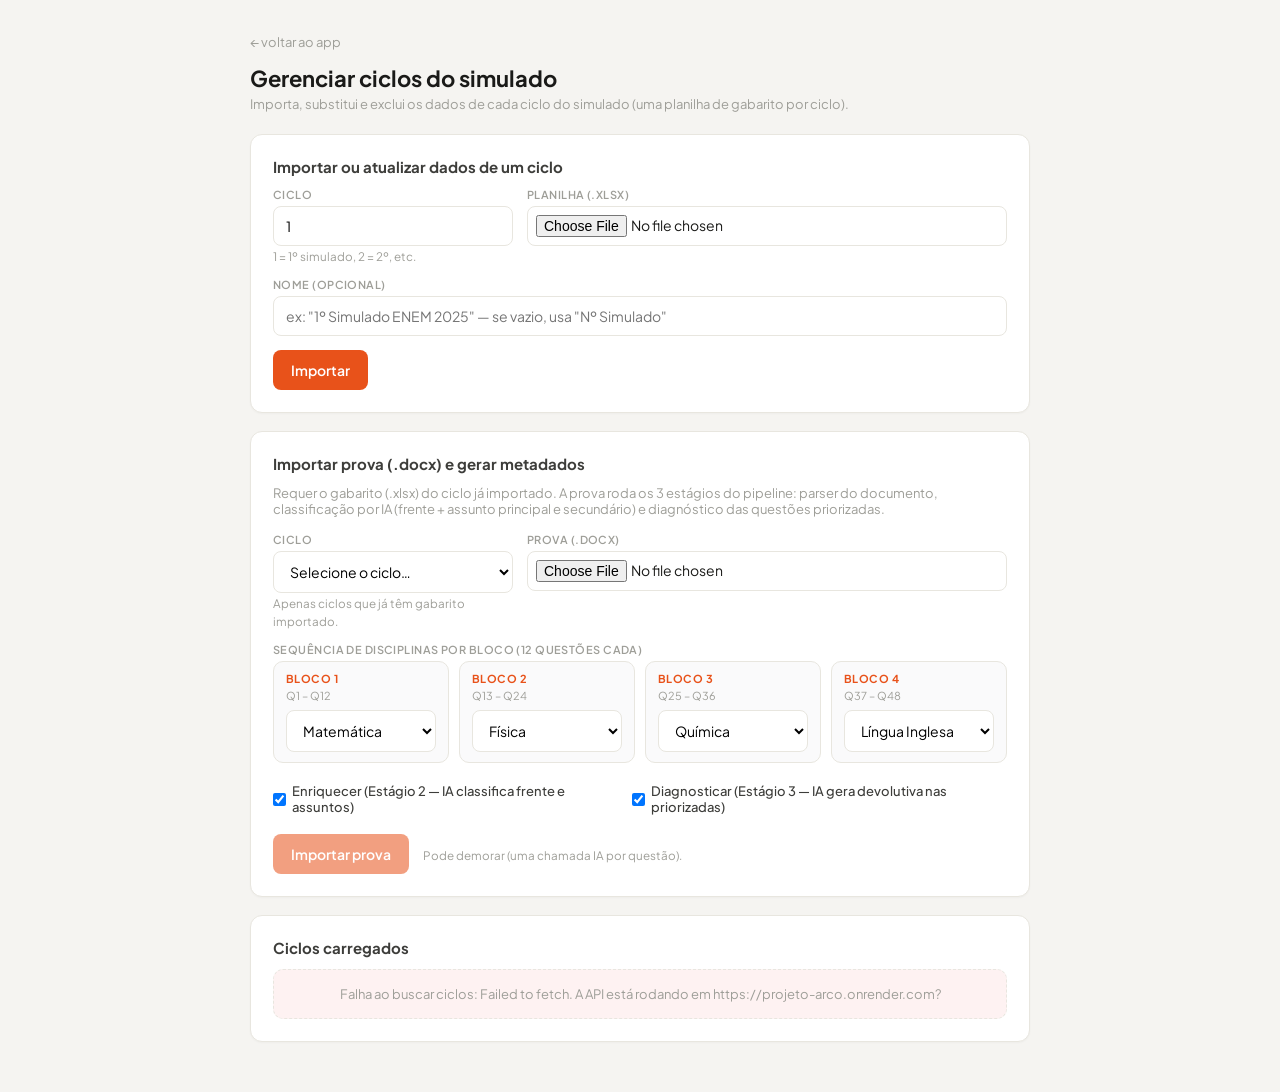
==== commit 7173e886: "feat(backend): pipeline de ingestão de provas com agentes de IA (Fase 2) - Adiciona parser de DOCX e" ====
--- a/importar.html
+++ b/importar.html
@@ -4,6 +4,7 @@
 <meta charset="utf-8"/>
 <meta name="viewport" content="width=device-width,initial-scale=1"/>
 <title>Importar gabarito — Arco</title>
+<link rel="icon" href="/favicon.svg" type="image/svg+xml"/>
 <link href="https://fonts.googleapis.com/css2?family=Plus+Jakarta+Sans:wght@400;500;600;700&display=swap" rel="stylesheet"/>
 <link rel="stylesheet" href="assets/css/tokens.css"/>
 <link rel="stylesheet" href="assets/css/main.css"/>
@@ -37,6 +38,16 @@
   .ciclo-actions { display:flex; gap: 8px; }
   .ciclo-actions button { padding: 7px 12px; font-size: 12px; font-weight: 600; }
   .empty { color: var(--t4,#6b6b78); font-size: 13px; text-align: center; padding: 16px; border: 1px dashed var(--border,#e6e6ee); border-radius: 10px; }
+  select { width:100%; padding:10px 12px; border:1px solid var(--border,#dcdce6); border-radius:8px; font:inherit; background:#fff; box-sizing:border-box; }
+  .blocos { display:grid; grid-template-columns: repeat(4, 1fr); gap: 10px; }
+  .bloco-card { padding:10px 12px; border:1px solid var(--border,#e6e6ee); border-radius:10px; background:#fafafb; }
+  .bloco-num { font-size:11px; font-weight:700; text-transform:uppercase; letter-spacing:.04em; color:#E8521A; margin-bottom:4px; }
+  .bloco-range { font-size:11px; color:var(--t4,#6b6b78); margin-bottom:8px; }
+  .check-row { display:flex; gap:18px; margin-top:6px; }
+  .check-row label { text-transform:none; letter-spacing:0; font-size:13px; font-weight:500; color:var(--t2,#2b2b35); display:flex; align-items:center; gap:6px; cursor:pointer; }
+  .check-row input { margin:0; }
+  .dup-warn { color:#92400e; font-size:12px; margin-top:8px; display:none; }
+  @media (max-width: 640px) { .blocos { grid-template-columns: repeat(2, 1fr); } }
 </style>
 </head>
 <body>
@@ -70,6 +81,71 @@
       <small id="warn-replace" style="margin-left:12px; color:#92400e; display:none">⚠️ esse ciclo já tem dados — vai substituí-los.</small>
     </form>
     <div id="out" class="out info" style="display:none"></div>
+  </div>
+
+  <!-- Importar prova (.docx) — Estágios 1, 2 e 3 do pipeline -->
+  <div class="card">
+    <h2>Importar prova (.docx) e gerar metadados</h2>
+    <div class="sub" style="margin: 0 0 16px;">
+      Requer o gabarito (.xlsx) do ciclo já importado. A prova roda os 3 estágios do
+      pipeline: parser do documento, classificação por IA (frente + assunto principal e secundário) e diagnóstico
+      das questões priorizadas.
+    </div>
+    <form id="form-prova">
+      <div class="row two">
+        <div>
+          <label for="p-chave">Ciclo</label>
+          <select id="p-chave" name="chave" required>
+            <option value="">Selecione o ciclo…</option>
+          </select>
+          <small>Apenas ciclos que já têm gabarito importado.</small>
+        </div>
+        <div>
+          <label for="p-arquivo">Prova (.docx)</label>
+          <input id="p-arquivo" name="arquivo" type="file" accept=".docx" required/>
+        </div>
+      </div>
+
+      <div class="row">
+        <div>
+          <label>Sequência de disciplinas por bloco (12 questões cada)</label>
+          <div class="blocos">
+            <div class="bloco-card">
+              <div class="bloco-num">Bloco 1</div>
+              <div class="bloco-range">Q1 – Q12</div>
+              <select class="seq" data-bloco="0" required></select>
+            </div>
+            <div class="bloco-card">
+              <div class="bloco-num">Bloco 2</div>
+              <div class="bloco-range">Q13 – Q24</div>
+              <select class="seq" data-bloco="1" required></select>
+            </div>
+            <div class="bloco-card">
+              <div class="bloco-num">Bloco 3</div>
+              <div class="bloco-range">Q25 – Q36</div>
+              <select class="seq" data-bloco="2" required></select>
+            </div>
+            <div class="bloco-card">
+              <div class="bloco-num">Bloco 4</div>
+              <div class="bloco-range">Q37 – Q48</div>
+              <select class="seq" data-bloco="3" required></select>
+            </div>
+          </div>
+          <div id="seq-dup" class="dup-warn">⚠️ a mesma disciplina aparece em mais de um bloco.</div>
+        </div>
+      </div>
+
+      <div class="row">
+        <div class="check-row">
+          <label><input type="checkbox" id="p-enriquecer" checked/> Enriquecer (Estágio 2 — IA classifica frente e assuntos)</label>
+          <label><input type="checkbox" id="p-diagnosticar" checked/> Diagnosticar (Estágio 3 — IA gera devolutiva nas priorizadas)</label>
+        </div>
+      </div>
+
+      <button id="btn-prova" type="submit">Importar prova</button>
+      <small style="margin-left:12px; color:var(--t4,#6b6b78);">Pode demorar (uma chamada IA por questão).</small>
+    </form>
+    <div id="out-prova" class="out info" style="display:none"></div>
   </div>
 
   <!-- Lista de ciclos -->
@@ -111,7 +187,7 @@
   }
   cicloIn.addEventListener('input', checaSubstituicao);
 
-  async function carregarLista() {
+  let carregarLista = async function () {
     lista.innerHTML = '<div class="empty">Carregando…</div>';
     try {
       const res = await fetch(`${BASE}/api/simulados`);
@@ -141,7 +217,7 @@
         </div>
       </div>`).join('');
     checaSubstituicao();
-  }
+  };
 
   lista.addEventListener('click', async (ev) => {
     const btnEl = ev.target.closest('button[data-act]');
@@ -197,6 +273,114 @@
     }
   });
 
+  // ── Card 2: importar prova (.docx) ─────────────────────────
+  const DISCIPLINAS = ["Matemática", "Física", "Química", "Língua Inglesa"];
+  const formProva   = document.getElementById('form-prova');
+  const btnProva    = document.getElementById('btn-prova');
+  const outProva    = document.getElementById('out-prova');
+  const selChave    = document.getElementById('p-chave');
+  const selsSeq     = Array.from(document.querySelectorAll('select.seq'));
+  const dupWarn     = document.getElementById('seq-dup');
+
+  function showProva(kind, text) {
+    outProva.style.display = 'block';
+    outProva.className = 'out ' + kind;
+    outProva.textContent = text;
+  }
+
+  function preencherSelectsDisciplina() {
+    // default: ordem natural
+    selsSeq.forEach((sel, i) => {
+      sel.innerHTML = DISCIPLINAS.map(d => `<option value="${d}"${d===DISCIPLINAS[i]?' selected':''}>${d}</option>`).join('');
+    });
+  }
+
+  function checaDuplicatasSeq() {
+    const vals = selsSeq.map(s => s.value);
+    const dup = vals.length !== new Set(vals).size;
+    dupWarn.style.display = dup ? '' : 'none';
+    btnProva.disabled = dup || !selChave.value;
+  }
+  selsSeq.forEach(s => s.addEventListener('change', checaDuplicatasSeq));
+  selChave.addEventListener('change', checaDuplicatasSeq);
+
+  function atualizarCicloDropdown() {
+    const opcoes = ciclosExistentes.map(c =>
+      `<option value="${c.chave}">${c.ordem}º — ${c.nome}</option>`
+    ).join('');
+    selChave.innerHTML = `<option value="">Selecione o ciclo…</option>` + opcoes;
+    checaDuplicatasSeq();
+  }
+
+  // Envolve carregarLista pra atualizar o dropdown também
+  const carregarListaOriginal = carregarLista;
+  carregarLista = async function () {
+    await carregarListaOriginal();
+    atualizarCicloDropdown();
+  };
+
+  formProva.addEventListener('submit', async (ev) => {
+    ev.preventDefault();
+    const vals = selsSeq.map(s => s.value);
+    if (new Set(vals).size !== 4) {
+      showProva('err', 'Cada bloco precisa ter uma disciplina diferente.');
+      return;
+    }
+    const chave = selChave.value;
+    if (!chave) {
+      showProva('err', 'Selecione o ciclo.');
+      return;
+    }
+    const arq = document.getElementById('p-arquivo').files[0];
+    if (!arq) {
+      showProva('err', 'Selecione o arquivo .docx.');
+      return;
+    }
+
+    btnProva.disabled = true;
+    showProva('info', 'Enviando… (uma chamada IA por questão; pode demorar)');
+    const fd = new FormData();
+    fd.append('arquivo', arq);
+    fd.append('sequencia_disciplinas', vals.join(','));
+    const params = new URLSearchParams({
+      enriquecer: document.getElementById('p-enriquecer').checked ? 'true' : 'false',
+      diagnosticar: document.getElementById('p-diagnosticar').checked ? 'true' : 'false',
+    });
+
+    try {
+      const res = await fetch(`${BASE}/api/simulados/${encodeURIComponent(chave)}/prova?${params}`, {
+        method: 'POST', body: fd,
+      });
+      const json = await res.json().catch(() => ({}));
+      if (!res.ok) {
+        showProva('err', `Erro ${res.status}: ${json.detail || res.statusText}`);
+      } else if (json.status === 'ja_importado') {
+        showProva('info', `Esse .docx (sha=${json.sha256?.slice(0,8) || '?'}) já foi importado para ${chave}. Nada para fazer.`);
+      } else {
+        const e2 = json.estagio2 || {};
+        const e3 = json.estagio3 || {};
+        const partes = [
+          `✓ Prova importada em ${json.duration_ms} ms.`,
+          `${json.questoes} questões processadas. ${json.warnings_count} warnings.`,
+          `Estágio 2 (enriquecimento): ${e2.ok || 0} ok, ${e2.cache_hit || 0} via cache, ${e2.failed || 0} falharam.`,
+          `Estágio 3 (diagnóstico): ${json.priorizadas} priorizadas, ${e3.ok || 0} ok, ${e3.failed || 0} falharam.`,
+        ];
+        if (json.warnings && json.warnings.length) {
+          partes.push('Warnings (primeiros 8):');
+          partes.push(json.warnings.slice(0, 8).map(w => '  - ' + w).join('\n'));
+          if (json.warnings.length > 8) partes.push(`  ... e mais ${json.warnings.length - 8}`);
+        }
+        showProva('ok', partes.join('\n'));
+      }
+    } catch (err) {
+      showProva('err', `Falha na chamada: ${err.message}\n\nA API Python está rodando em ${BASE}?`);
+    } finally {
+      btnProva.disabled = false;
+      checaDuplicatasSeq();
+    }
+  });
+
+  preencherSelectsDisciplina();
   carregarLista();
 })();
 </script>
--- a/assets/css/main.css
+++ b/assets/css/main.css
@@ -29,19 +29,50 @@
 .page.hidden { display: none; }
 .hidden { display: none !important; }
 
+/* ── HAMBURGER ───────────────────────────────────────────── */
+.hamburger-btn {
+  position: fixed; top: 18px; left: 18px; z-index: 400;
+  width: 36px; height: 36px;
+  background: var(--surface); border: 1px solid var(--border);
+  border-radius: 9px; cursor: pointer;
+  display: flex; flex-direction: column; align-items: center; justify-content: center; gap: 4px;
+  transition: background .15s, box-shadow .15s;
+  box-shadow: 0 1px 4px rgba(0,0,0,.08);
+}
+.hamburger-btn:hover { background: var(--surface2); box-shadow: 0 2px 8px rgba(0,0,0,.12); }
+.hamburger-btn span { display: block; width: 16px; height: 2px; background: var(--t2); border-radius: 1px; transition: background .2s; }
+.hamburger-btn.sb-open { background: rgba(255,255,255,.08); border-color: rgba(255,255,255,.12); box-shadow: none; }
+.hamburger-btn.sb-open:hover { background: rgba(255,255,255,.14); }
+.hamburger-btn.sb-open span { background: rgba(255,255,255,.7); }
+
 /* ── SIDEBAR ────────────────────────────────────────────── */
 .sidebar {
   width: 216px; min-width: 216px;
   background: var(--navy);
   display: flex; flex-direction: column;
-  position: sticky; top: 0; height: 100vh;
-  overflow-y: auto; z-index: 100;
-}
-.sb-head { padding: 22px 18px 18px; border-bottom: 1px solid rgba(255,255,255,.07); }
-.sb-logo { display: flex; flex-direction: column; align-items: flex-start; margin-bottom: 12px; }
+  position: fixed; top: 0; left: 0; height: 100vh;
+  overflow-y: auto; z-index: 300;
+  transform: translateX(-100%);
+  transition: transform .28s cubic-bezier(.4,0,.2,1);
+}
+.sidebar.open {
+  transform: translateX(0);
+  box-shadow: 6px 0 32px rgba(0,0,0,.28);
+}
+.sb-overlay {
+  position: fixed; inset: 0;
+  background: rgba(0,0,0,.42);
+  z-index: 299; display: none;
+  backdrop-filter: blur(1px);
+}
+.sb-overlay.open { display: block; }
+.sb-spacer { flex: 1; }
+.sb-head { padding: 0 18px 16px 0; border-bottom: 1px solid rgba(255,255,255,.07); }
+.sb-head-brand { padding: 18px 0 10px 62px; }
+.sb-logo { display: flex; flex-direction: column; align-items: flex-start; }
 .sb-arc { display: block; width: 30px; margin-bottom: -2px; }
 .sb-wordmark { font-size: 26px; font-weight: 800; color: #fff; letter-spacing: -1px; line-height: 1; }
-.sb-tagline { font-size: 11px; color: rgba(255,255,255,.4); line-height: 1.55; }
+.sb-tagline { padding: 0 0 0 18px; font-size: 11px; color: rgba(255,255,255,.4); line-height: 1.55; }
 .sb-nav { flex: 1; padding: 10px; display: flex; flex-direction: column; gap: 2px; }
 .sb-item {
   display: flex; align-items: center; gap: 10px;
@@ -52,28 +83,23 @@
 .sb-item:hover { background: rgba(255,255,255,.06); color: rgba(255,255,255,.78); }
 .sb-item.active { background: var(--orange); color: #fff; }
 .sb-item svg { width: 15px; height: 15px; flex-shrink: 0; stroke-width: 2; }
-.sb-slogan {
-  margin: 8px 10px; padding: 11px;
-  background: rgba(255,255,255,.05); border: 1px solid rgba(255,255,255,.07);
-  border-radius: 8px; font-size: 11px; line-height: 1.6; color: rgba(255,255,255,.35);
-}
-.sb-slogan span { color: var(--orange2); font-weight: 600; }
-.sb-user {
-  padding: 12px; border-top: 1px solid rgba(255,255,255,.07);
-  display: flex; align-items: center; gap: 9px; cursor: pointer;
-}
-.sb-av {
-  width: 30px; height: 30px; background: rgba(255,255,255,.1);
-  border-radius: 50%; display: flex; align-items: center; justify-content: center; flex-shrink: 0;
-}
-.sb-av svg { width: 15px; height: 15px; color: rgba(255,255,255,.6); }
-.sb-uname { font-size: 12px; font-weight: 600; color: rgba(255,255,255,.75); }
-.sb-urole { font-size: 10px; color: rgba(255,255,255,.3); }
+.sb-gear-btn {
+  margin: 10px; padding: 11px 14px;
+  display: flex; align-items: center; gap: 9px;
+  border: 1px solid rgba(255,255,255,.09);
+  background: rgba(255,255,255,.05);
+  border-radius: 8px; cursor: pointer;
+  color: rgba(255,255,255,.38); font-size: 12px; font-weight: 500; font-family: var(--f);
+  transition: background .15s, color .15s;
+  width: calc(100% - 20px);
+}
+.sb-gear-btn:hover { background: rgba(255,255,255,.1); color: rgba(255,255,255,.7); }
+.sb-gear-btn svg { flex-shrink: 0; }
 
 /* ── PAGE HEADER ─────────────────────────────────────────── */
 .ph {
   background: var(--surface); border-bottom: 1px solid var(--border);
-  padding: 18px 30px 0; flex-shrink: 0;
+  padding: 18px 30px 0 66px; flex-shrink: 0;
 }
 .ph-top {
   display: flex; align-items: flex-start; justify-content: space-between;
@@ -81,13 +107,21 @@
 }
 .ph-title { font-size: 22px; font-weight: 800; color: var(--t1); letter-spacing: -.4px; margin-bottom: 3px; }
 .ph-sub { font-size: 12px; color: var(--t3); }
-.ph-brand { display: flex; align-items: flex-start; gap: 14px; }
-.brand-logo { display: flex; flex-direction: column; align-items: flex-start; }
-.brand-arc { width: 22px; margin-bottom: -2px; }
-.brand-word { font-size: 19px; font-weight: 800; color: var(--t1); letter-spacing: -.8px; line-height: 1; }
-.brand-div { width: 1px; height: 34px; background: var(--border); align-self: center; }
-.brand-sl { font-size: 11px; color: var(--t3); line-height: 1.55; max-width: 155px; }
-.brand-sl strong { color: var(--orange); font-weight: 700; }
+.ph-user {
+  display: flex; align-items: center; gap: 9px;
+  padding: 6px 12px 6px 6px;
+  background: var(--surface); border: 1px solid var(--border);
+  border-radius: 99px; cursor: default;
+  box-shadow: 0 1px 4px rgba(0,0,0,.05);
+}
+.ph-user-av {
+  width: 28px; height: 28px;
+  background: var(--navy); border-radius: 50%;
+  display: flex; align-items: center; justify-content: center; flex-shrink: 0;
+}
+.ph-user-av svg { width: 13px; height: 13px; color: rgba(255,255,255,.75); stroke-width: 2; }
+.ph-user-name { font-size: 12px; font-weight: 700; color: var(--t1); line-height: 1.3; }
+.ph-user-role { font-size: 10px; color: var(--t3); }
 
 /* ── FILTER BAR ──────────────────────────────────────────── */
 .fbar {
@@ -934,6 +968,15 @@
 .al-tab-content.hidden,
 .prof-tab-content.hidden { display: none; }
 
+/* ── SCORE CHIPS (ranking de alunos ITA) ───────────────── */
+.sc { display:inline-block; min-width:34px; text-align:center; padding:2px 7px; border-radius:99px; font-weight:700; font-size:11.5px; }
+.sc-hi  { background:#D1FAE5; color:#065F46; }
+.sc-mid { background:#FEF3C7; color:#92400E; }
+.sc-lo  { background:#FEE2E2; color:#991B1B; }
+.tbl.hide-part .al-col-part { display:none; }
+.al-nome-aprov { color:#1D6FCA; font-weight:700; }
+.al-nome-cort  { color:#DC2626; font-weight:700; }
+
 /* ── ALUNOS 2-TAB PAGE ───────────────────────────────────── */
 .al-hero { display: flex; align-items: flex-start; gap: 18px; }
 .al-hero-body { flex: 1; min-width: 0; }
@@ -1763,7 +1806,12 @@
 .evo-tipo-btn.active { background: var(--navy); color: #fff; }
 
 /* ── EVOLUÇÃO CHARTS GRID (columns set dynamically by JS) ───── */
-.evo-charts-grid { display: grid; gap: 12px; }
+.evo-charts-grid { display: grid; gap: 16px; }
+.evo-chart-card { padding: 20px 20px 10px !important; }
+.evo-chart-title {
+  font-size: 13px; font-weight: 800; color: var(--t1);
+  letter-spacing: -.15px; margin-bottom: 12px;
+}
 
 /* ── DISCIPLINAS TAB — LAYOUT PREMIUM ───────────────────────── */
 .disc-tab-grid {
@@ -1866,3 +1914,8 @@
 }
 .sec-val { transition: opacity 0.18s ease; }
 .qcell2  { transition: opacity 0.18s ease; }
+
+/* ── PROF DEVOLUTIVA TAB ─────────────────────────────────── */
+.prof-dev-header { padding: 4px 0 8px; }
+.prof-dev-title  { font-size: 15px; font-weight: 800; color: var(--t1); letter-spacing: -.2px; margin-bottom: 4px; }
+.prof-dev-sub    { font-size: 12px; color: var(--t3); line-height: 1.55; }
